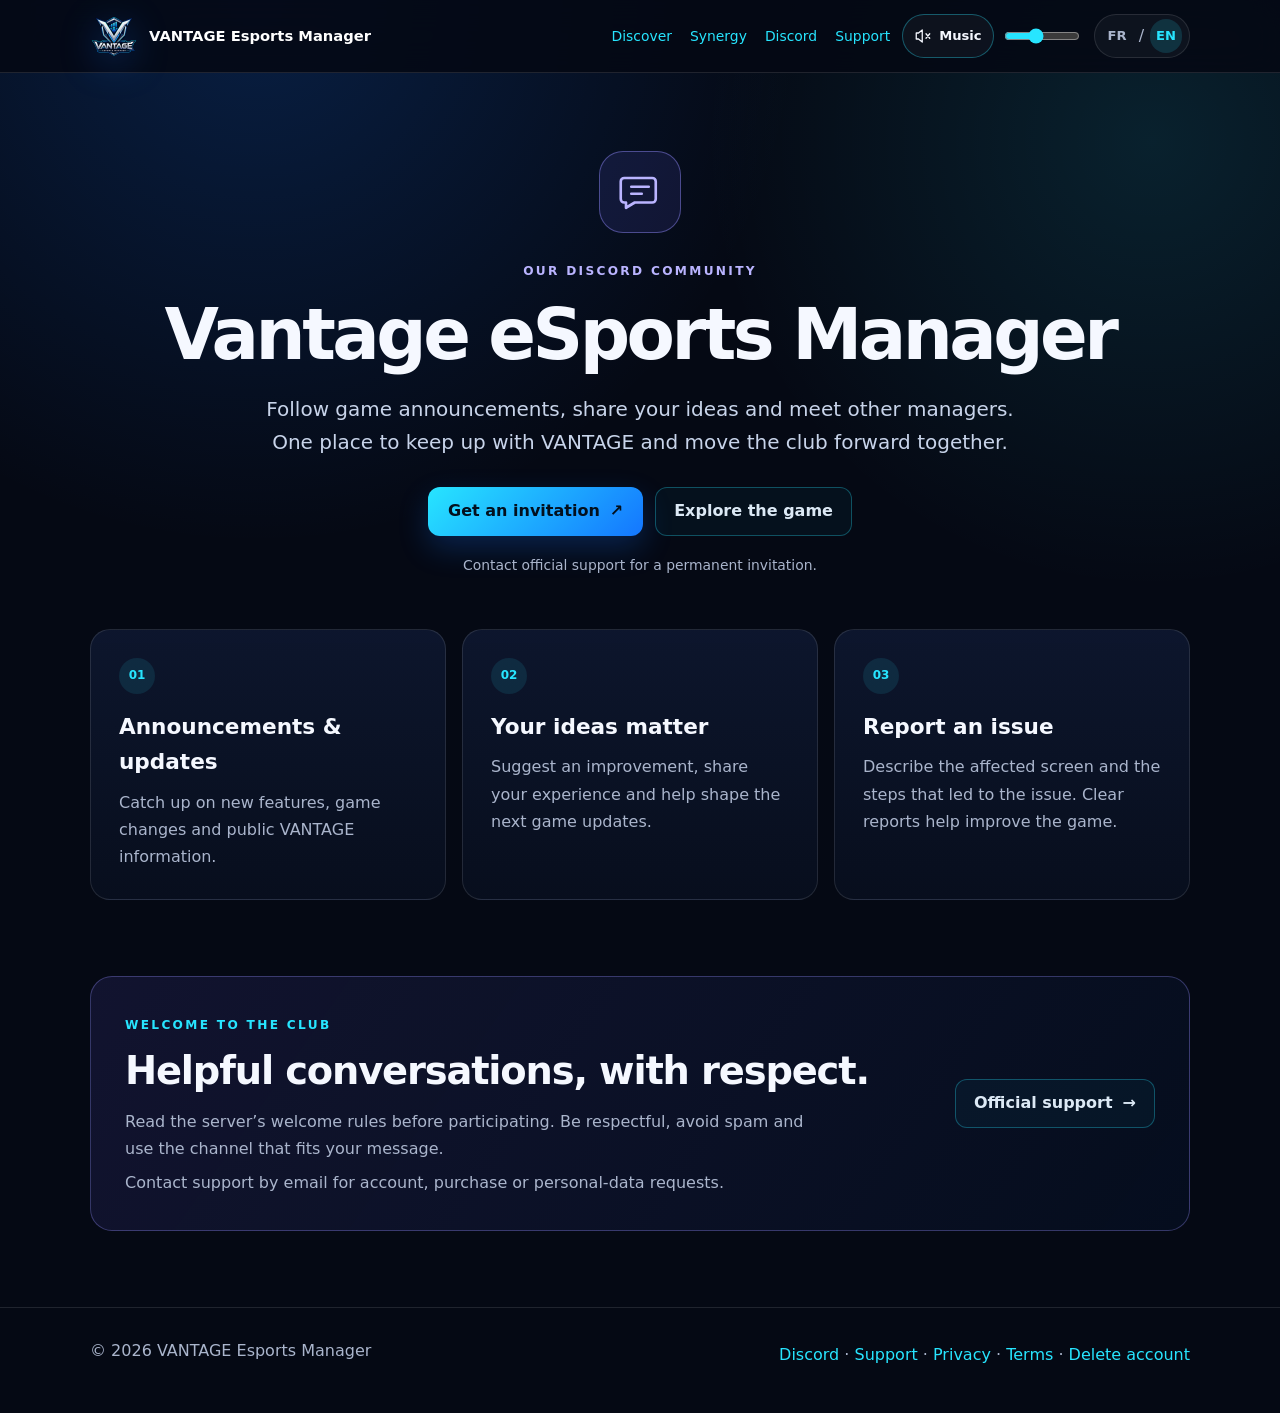
==== community/index.html @ 76d7a531 "Optimize mobile website and restore Discord community info for VANTAGE 2.0.0" ====
<!doctype html>
<html lang="fr">
<head>
<meta charset="utf-8"><meta name="viewport" content="width=device-width,initial-scale=1">
<title data-title-fr="Communauté Discord — VANTAGE Esports Manager" data-title-en="Discord community — VANTAGE Esports Manager">Communauté Discord — VANTAGE Esports Manager</title>
<meta name="description" content="Retrouve la communauté Discord Vantage eSports Manager : annonces du jeu, suggestions, signalements et informations officielles." data-description-en="Meet the Vantage eSports Manager Discord community for game announcements, suggestions, issue reports and official information.">
<link rel="canonical" href="https://vantageesportsmanager.xyz/community/">
<meta property="og:title" content="Communauté Discord — VANTAGE Esports Manager">
<meta property="og:description" content="Les annonces, les idées et les échanges autour de VANTAGE Esports Manager.">
<meta property="og:type" content="website"><meta property="og:url" content="https://vantageesportsmanager.xyz/community/">
<meta property="og:image" content="https://vantageesportsmanager.xyz/assets/vantage-logo-hero.png">
<meta name="theme-color" content="#050914"><link rel="icon" href="/assets/vantage-logo.webp" type="image/webp">
<link rel="stylesheet" href="/assets/style.css?v=200-20261002"><script defer src="/assets/lang.js?v=200-20261002"></script>
</head>
<body>
<a class="skip-link" href="#main-content"><span class="fr">Aller au contenu</span><span class="en">Skip to content</span></a>
<header><div class="wrap nav">
<a class="brand" href="/" aria-label="VANTAGE Esports Manager"><span class="vmark" aria-hidden="true"></span><span>VANTAGE Esports Manager</span></a>
<div class="nav-right">
<button class="menu-toggle" type="button" aria-expanded="false" aria-controls="site-navigation" aria-label="Menu"><svg width="20" height="20" viewBox="0 0 24 24" aria-hidden="true"><path d="M4 6h16M4 12h16M4 18h16" fill="none" stroke="currentColor" stroke-width="2" stroke-linecap="round"/></svg></button>
<nav id="site-navigation" class="primary-nav" aria-label="Navigation principale" data-label-fr="Navigation principale" data-label-en="Main navigation">
<a href="/discover/"><span class="fr">Découvrir</span><span class="en">Discover</span></a>
<a href="/synergy/"><span class="fr">Synergie</span><span class="en">Synergy</span></a>
<a href="/community/">Discord</a>
<a href="/support/">Support</a>
</nav>
<div class="lang-switch" role="group" aria-label="Langue" data-label-fr="Langue" data-label-en="Language"><button type="button" data-lang="fr" aria-label="Français">FR</button><span aria-hidden="true">/</span><button type="button" data-lang="en" aria-label="English">EN</button></div>
</div></div></header>
<main id="main-content" tabindex="-1">
<section class="wrap support-hero community-hero">
<div class="community-emblem" aria-hidden="true"><svg width="42" height="42" viewBox="0 0 24 24"><path d="M5 4h14a2 2 0 0 1 2 2v10a2 2 0 0 1-2 2H9l-5 3v-3H3a2 2 0 0 1-2-2V6a2 2 0 0 1 2-2h2Z" fill="none" stroke="currentColor" stroke-width="1.5" stroke-linejoin="round"/><path d="M7 9h10M7 13h6" fill="none" stroke="currentColor" stroke-width="1.5" stroke-linecap="round"/></svg></div>
<span class="eyebrow"><span class="fr">LA COMMUNAUTÉ SUR DISCORD</span><span class="en">OUR DISCORD COMMUNITY</span></span>
<h1>Vantage eSports Manager</h1>
<p class="lead fr">Retrouve les annonces du jeu, partage tes idées et échange avec d’autres managers. Un même endroit pour suivre VANTAGE et faire avancer le club ensemble.</p>
<p class="lead en">Follow game announcements, share your ideas and meet other managers. One place to keep up with VANTAGE and move the club forward together.</p>
<div class="support-actions"><a class="primary-btn" data-discord-invite href="mailto:support@vantageesportsmanager.xyz?subject=Invitation%20Discord%20VANTAGE"><span class="fr">Obtenir l’invitation</span><span class="en">Get an invitation</span><span aria-hidden="true">↗</span></a><a class="secondary-btn" href="/discover/"><span class="fr">Découvrir le jeu</span><span class="en">Explore the game</span></a></div>
<p class="invite-note" data-discord-pending><span class="fr">Contacte le support officiel pour obtenir l’invitation permanente.</span><span class="en">Contact official support for a permanent invitation.</span></p>
</section>
<section class="wrap support-grid community-topics">
<article class="support-card"><span class="support-icon" aria-hidden="true">01</span><h2 class="fr">Annonces &amp; mises à jour</h2><h2 class="en">Announcements &amp; updates</h2><p class="fr">Retrouve les nouveautés, les changements du jeu et les informations publiques de VANTAGE.</p><p class="en">Catch up on new features, game changes and public VANTAGE information.</p></article>
<article class="support-card"><span class="support-icon" aria-hidden="true">02</span><h2 class="fr">Tes idées comptent</h2><h2 class="en">Your ideas matter</h2><p class="fr">Propose une amélioration, partage ton expérience et contribue aux prochaines évolutions du jeu.</p><p class="en">Suggest an improvement, share your experience and help shape the next game updates.</p></article>
<article class="support-card"><span class="support-icon" aria-hidden="true">03</span><h2 class="fr">Signalement d’un problème</h2><h2 class="en">Report an issue</h2><p class="fr">Décris l’écran concerné et les étapes du problème. Les signalements précis aident à améliorer le jeu.</p><p class="en">Describe the affected screen and the steps that led to the issue. Clear reports help improve the game.</p></article>
</section>
<section class="wrap community-home community-guidance">
<div><span class="kicker"><span class="fr">BIENVENUE AU CLUB</span><span class="en">WELCOME TO THE CLUB</span></span><h2 class="fr">Des échanges utiles, dans le respect.</h2><h2 class="en">Helpful conversations, with respect.</h2><p class="fr">Lis les règles à l’accueil du serveur avant de participer. Reste respectueux, évite le spam et utilise le salon qui correspond à ton message.</p><p class="en">Read the server’s welcome rules before participating. Be respectful, avoid spam and use the channel that fits your message.</p><p class="fr">Pour ton compte, un achat ou une donnée personnelle, contacte le support par courriel.</p><p class="en">Contact support by email for account, purchase or personal-data requests.</p></div>
<a class="secondary-btn" href="/support/"><span class="fr">Support officiel</span><span class="en">Official support</span><span aria-hidden="true">→</span></a>
</section>
</main>
<footer><div class="wrap foot"><span>© 2026 VANTAGE Esports Manager</span><span><a href="/community/">Discord</a> · <a href="/support/">Support</a> · <a href="/privacy/"><span class="fr">Confidentialité</span><span class="en">Privacy</span></a> · <a href="/terms/"><span class="fr">Conditions</span><span class="en">Terms</span></a> · <a href="/delete-account/"><span class="fr">Suppression de compte</span><span class="en">Delete account</span></a></span></div></footer>
</body></html>
---- assets/style.css ----
:root{--bg:#050914;--panel:#0b1224;--text:#f5f8ff;--muted:#aab5cc;--cyan:#27e5ff;--blue:#1476ff;--line:rgba(255,255,255,.11);--max:1100px}*{box-sizing:border-box}html{scroll-behavior:smooth}html[lang="fr"] .en,html[lang="en"] .fr{display:none!important}body{margin:0;background:radial-gradient(circle at 20% 0,rgba(20,118,255,.2),transparent 34rem),radial-gradient(circle at 90% 10%,rgba(39,229,255,.11),transparent 28rem),var(--bg);color:var(--text);font-family:Inter,ui-sans-serif,system-ui,-apple-system,"Segoe UI",sans-serif;line-height:1.65}.wrap{width:min(var(--max),calc(100% - 38px));margin:auto}a{color:var(--cyan);text-decoration:none}a:hover{text-decoration:underline}header{position:sticky;top:0;z-index:10;background:rgba(5,9,20,.88);backdrop-filter:blur(16px);border-bottom:1px solid var(--line)}.nav{min-height:72px;display:flex;align-items:center;justify-content:space-between;gap:20px}.brand{display:flex;align-items:center;gap:11px;color:white;font-weight:800}.vmark{display:block;width:48px;height:48px;flex:0 0 48px;font-size:0;color:transparent;background:url("/assets/vantage-logo.webp") center/contain no-repeat;filter:drop-shadow(0 8px 18px rgba(20,118,255,.28))}.nav-right{display:flex;align-items:center;gap:18px}.nav nav{display:flex;gap:18px}.lang-switch{display:flex;align-items:center;gap:6px;padding:4px 7px;border:1px solid var(--line);border-radius:999px;background:rgba(255,255,255,.04);color:var(--muted);white-space:nowrap}.lang-switch button{appearance:none;border:0;background:transparent;color:var(--muted);font:inherit;font-size:.82rem;font-weight:800;cursor:pointer;padding:3px 6px;border-radius:999px}.lang-switch button.active{background:rgba(39,229,255,.15);color:var(--cyan)}.lang-switch button:focus-visible{outline:2px solid var(--cyan);outline-offset:2px}.hero{text-align:center;padding:88px 0 68px}.crest{margin:auto;width:min(390px,76vw);aspect-ratio:1;font-size:0;color:transparent;background:url("/assets/vantage-logo-hero.webp") center/contain no-repeat;filter:drop-shadow(0 0 18px rgba(39,229,255,.32)) drop-shadow(0 0 38px rgba(39,229,255,.16)) drop-shadow(0 25px 65px rgba(20,118,255,.34))}.hero h1{font-size:clamp(2.4rem,7vw,5rem);line-height:1.04;margin:30px auto 18px}.hero p{max-width:760px;margin:auto;color:var(--muted);font-size:1.13rem}.badges{display:flex;justify-content:center;gap:10px;flex-wrap:wrap;margin-top:28px}.badges span{padding:8px 13px;border:1px solid var(--line);background:rgba(255,255,255,.04);border-radius:999px}.hero-actions{margin-top:30px}.primary-btn{display:inline-flex;align-items:center;justify-content:center;padding:13px 20px;border-radius:12px;background:linear-gradient(135deg,var(--cyan),var(--blue));color:#03101d!important;font-weight:900;box-shadow:0 12px 30px rgba(20,118,255,.24);text-decoration:none!important}.primary-btn:hover{transform:translateY(-1px)}.grid{display:grid;grid-template-columns:repeat(3,1fr);gap:18px;padding-bottom:80px}.grid article,.legal{background:linear-gradient(180deg,rgba(14,24,48,.94),rgba(8,15,30,.95));border:1px solid var(--line);border-radius:22px}.grid article{padding:24px}.grid h2{font-size:1.25rem}.grid p,.legal p{color:#d0d9eb}.legal{margin-top:54px;margin-bottom:70px;padding:clamp(24px,5vw,48px)}.legal h1{font-size:clamp(2rem,5vw,3.4rem);line-height:1.1;margin-top:0}.legal h2{margin-top:32px;font-size:1.28rem}.meta{color:var(--muted)!important}footer{border-top:1px solid var(--line);padding:30px 0 40px;color:var(--muted)}.foot{display:flex;justify-content:space-between;gap:18px;flex-wrap:wrap}

.discover-hero{padding:92px 0 66px}.discover-hero h1{font-size:clamp(2.8rem,7vw,5.65rem);line-height:.98;letter-spacing:-.05em;margin:14px 0 24px;max-width:1000px}.discover-hero h1 span{color:var(--cyan)}.eyebrow,.kicker{display:inline-block;color:var(--cyan);font-size:.76rem;font-weight:900;letter-spacing:.19em;text-transform:uppercase}.lead{max-width:850px;color:#c8d4ea;font-size:clamp(1.05rem,2vw,1.25rem)}.hero-proof{display:grid;grid-template-columns:repeat(4,1fr);gap:1px;margin-top:40px;border:1px solid var(--line);border-radius:18px;overflow:hidden;background:var(--line)}.hero-proof>div{display:flex;flex-direction:column;gap:3px;padding:18px 20px;background:rgba(7,13,28,.94)}.hero-proof b{font-size:.76rem;letter-spacing:.16em;color:var(--cyan)}.hero-proof span{font-size:.94rem;color:#dbe4f4}.discover-tabs{position:sticky;top:72px;z-index:8;border-top:1px solid var(--line);border-bottom:1px solid var(--line);background:rgba(5,9,20,.9);backdrop-filter:blur(14px)}.discover-tabs .wrap{display:flex;gap:6px;overflow-x:auto;padding-top:9px;padding-bottom:9px;scrollbar-width:none}.discover-tabs .wrap::-webkit-scrollbar{display:none}.discover-tabs a{flex:0 0 auto;padding:7px 12px;border-radius:999px;color:var(--muted);font-size:.82rem;font-weight:800}.discover-tabs a:hover{background:rgba(39,229,255,.08);color:var(--cyan);text-decoration:none}.discover-section{padding:78px 0}.section-heading{max-width:820px;margin-bottom:34px}.section-heading h2,.feature-copy h2,.final-card h2{font-size:clamp(2rem,4vw,3.65rem);line-height:1.06;letter-spacing:-.035em;margin:10px 0 16px}.section-heading p,.feature-copy p,.final-card p{color:#c5d0e4;font-size:1.04rem}.intro-section{padding-top:66px}.journey{display:grid;grid-template-columns:1fr auto 1fr auto 1fr auto 1fr;align-items:center;gap:10px}.journey-step{display:flex;gap:14px;min-height:120px;padding:20px;border:1px solid var(--line);border-radius:18px;background:rgba(255,255,255,.03)}.journey-step>span{font-size:.76rem;font-weight:900;color:var(--cyan)}.journey-step strong{display:block;font-size:1.03rem}.journey-step p{margin:6px 0 0;color:var(--muted);font-size:.92rem}.journey-arrow{color:#4f607e;font-size:1.25rem}.wide-band{border-top:1px solid var(--line);border-bottom:1px solid var(--line);background:linear-gradient(90deg,rgba(20,118,255,.075),rgba(39,229,255,.03),rgba(20,118,255,.075));padding:76px 0}.feature-layout{display:grid;grid-template-columns:1.12fr .88fr;gap:54px;align-items:center}.feature-layout.reverse{grid-template-columns:.88fr 1.12fr}.feature-points{display:grid;grid-template-columns:1fr 1fr;gap:12px;margin-top:28px}.feature-points>div{padding:15px;border-left:2px solid rgba(39,229,255,.45);background:rgba(255,255,255,.025)}.feature-points b,.feature-points span{display:block}.feature-points span{margin-top:4px;color:var(--muted);font-size:.9rem}.manager-board,.vault-panel,.match-console{background:#030710;border:1px solid rgba(39,229,255,.22);border-radius:20px;box-shadow:0 26px 70px rgba(0,0,0,.32);overflow:hidden}.board-title,.vault-panel-head{display:flex;justify-content:space-between;padding:14px 17px;border-bottom:1px solid var(--line);color:#8290aa;font-size:.72rem;font-weight:900;letter-spacing:.12em}.player-line{display:grid;grid-template-columns:12px 1fr auto 35px;gap:10px;align-items:center;padding:13px 17px;border-bottom:1px solid rgba(255,255,255,.06)}.player-line em{font-style:normal;color:var(--muted);font-size:.84rem}.player-line strong{color:var(--cyan)}.role-dot{width:7px;height:7px;border-radius:50%;background:var(--cyan);box-shadow:0 0 12px rgba(39,229,255,.65)}.board-footer{display:flex;justify-content:space-between;gap:10px;flex-wrap:wrap;padding:15px 17px;color:#cbd7e9;font-size:.8rem;font-weight:800}.form-good{color:#52e38d!important;text-shadow:0 0 14px rgba(82,227,141,.24)}.match-console{padding:22px}.console-top{display:flex;justify-content:space-between;color:var(--muted);font-size:.78rem;font-weight:900;letter-spacing:.12em}.live-dot{color:#ff6575}.console-row{display:grid;grid-template-columns:1fr auto 1fr;align-items:center;text-align:center;gap:14px;padding:24px 0;border-bottom:1px solid var(--line)}.console-row strong{font-size:2rem;color:var(--cyan)}.console-feed{padding:18px 0;line-height:2;color:#c7d1e3;font-family:ui-monospace,SFMono-Regular,Menlo,monospace;font-size:.85rem}.console-feed span{color:#71809d;margin-right:12px}.console-stats{display:flex;justify-content:space-between;gap:10px;padding-top:14px;border-top:1px solid var(--line);font-size:.74rem;font-weight:900;color:#8391aa}.callout{margin-top:24px;padding:15px 18px;border:1px solid rgba(39,229,255,.2);border-radius:14px;background:rgba(39,229,255,.05);color:#d4e7ef;font-weight:800}.career-band .section-heading{margin-bottom:34px}.career-road{display:grid;grid-template-columns:repeat(4,1fr);gap:16px}.road-card{position:relative;padding:26px;border:1px solid var(--line);border-radius:20px;background:rgba(4,9,20,.58)}.road-card>span{display:inline-grid;place-items:center;width:34px;height:34px;border-radius:50%;background:rgba(39,229,255,.1);color:var(--cyan);font-weight:900;font-size:.78rem}.road-card h3{margin:16px 0 7px}.road-card p{margin:0;color:var(--muted)}.spotlight-grid{display:grid;grid-template-columns:1.2fr 1fr 1fr;gap:16px}.spotlight-card{padding:27px;border:1px solid var(--line);border-radius:20px;background:linear-gradient(180deg,rgba(14,24,48,.94),rgba(8,15,30,.96))}.spotlight-card:first-child{background:linear-gradient(145deg,rgba(20,118,255,.16),rgba(8,15,30,.96))}.spotlight-tag{display:inline-block;padding:5px 9px;border:1px solid rgba(39,229,255,.28);border-radius:999px;color:var(--cyan);font-size:.7rem;font-weight:900;letter-spacing:.12em}.spotlight-card h3{font-size:1.35rem;margin:16px 0 8px}.spotlight-card p{margin:0;color:#c7d1e3}.vault-showcase .feature-copy{max-width:620px}.vault-flow{display:flex;align-items:center;gap:10px;flex-wrap:wrap;margin-top:25px}.vault-flow span{padding:7px 10px;border:1px solid var(--line);border-radius:999px;font-size:.74rem;font-weight:900;color:#dbe7f4}.vault-flow i{font-style:normal;color:#5b6c87}.vault-panel{padding-bottom:17px}.contract{display:flex;justify-content:space-between;gap:16px;padding:13px 17px;border-bottom:1px solid rgba(255,255,255,.06)}.contract strong{font-size:.85rem}.contract span{color:var(--cyan);font-weight:900}.progress{height:8px;margin:18px 17px;background:#111a2d;border-radius:999px;overflow:hidden}.progress i{display:block;width:72%;height:100%;background:linear-gradient(90deg,var(--blue),var(--cyan))}.vault-reward{display:flex;justify-content:space-between;align-items:center;margin:0 17px;padding:14px;border:1px solid rgba(39,229,255,.17);border-radius:13px;background:rgba(39,229,255,.045)}.vault-reward span{font-size:.72rem;color:var(--muted);font-weight:900}.vault-reward b{color:var(--cyan)}.why-section{padding-bottom:90px}.why-grid{display:grid;grid-template-columns:repeat(3,1fr);gap:16px}.why-grid>div{padding:25px;border-top:1px solid rgba(39,229,255,.35);background:linear-gradient(180deg,rgba(39,229,255,.035),transparent)}.why-grid>b,.why-grid>div>b{color:var(--cyan);font-size:.75rem}.why-grid h3{margin:10px 0 6px}.why-grid p{margin:0;color:var(--muted)}.final-pitch{padding:0 0 90px}.final-card{text-align:center;padding:58px clamp(24px,6vw,70px);border:1px solid rgba(39,229,255,.2);border-radius:28px;background:radial-gradient(circle at 50% 0,rgba(39,229,255,.11),transparent 55%),linear-gradient(180deg,rgba(14,24,48,.9),rgba(8,15,30,.96))}.final-card>div:not(.public-note){max-width:820px;margin-left:auto;margin-right:auto}.final-actions{margin-top:28px}.public-note.compact{max-width:760px;margin:30px auto 0;padding-top:20px;border-top:1px solid var(--line);color:#7f8da7;font-size:.8rem}

.music-toggle{appearance:none;display:inline-flex;align-items:center;gap:7px;border:1px solid var(--line);background:rgba(255,255,255,.04);color:var(--text);padding:7px 11px;border-radius:999px;font:inherit;font-size:.82rem;font-weight:800;cursor:pointer;white-space:nowrap;transition:border-color .18s ease,background .18s ease,opacity .18s ease}.music-toggle:hover{border-color:rgba(39,229,255,.6);background:rgba(39,229,255,.08)}.music-toggle.is-off{color:var(--muted);opacity:.82}.music-toggle.is-paused:not(.is-off){border-color:rgba(39,229,255,.34)}.music-toggle:focus-visible{outline:2px solid var(--cyan);outline-offset:2px}.music-toggle-floating{position:fixed;right:18px;bottom:18px;z-index:30;background:rgba(5,9,20,.94);backdrop-filter:blur(12px)}


@media(max-width:900px){.hero-proof{grid-template-columns:repeat(2,1fr)}.journey{grid-template-columns:1fr 1fr}.journey-arrow{display:none}.feature-layout,.feature-layout.reverse{grid-template-columns:1fr;gap:34px}.career-road,.spotlight-grid{grid-template-columns:1fr 1fr}.spotlight-card:first-child{grid-column:1/-1}}
@media(max-width:760px){.wrap{width:min(var(--max),calc(100% - 36px))}.grid{grid-template-columns:1fr}.nav{padding:12px 0;align-items:flex-start;flex-direction:column}.nav-right{width:100%;justify-content:space-between;gap:10px}.nav nav{font-size:.88rem;gap:12px;flex-wrap:wrap}.crest{width:min(300px,78vw)}.music-toggle{padding:7px 9px}.music-label{display:none}.discover-hero{padding:54px 0 46px}.discover-hero h1{font-size:clamp(2.35rem,12vw,3.7rem);line-height:1.03;letter-spacing:-.045em;margin:14px 0 20px}.lead{font-size:1rem;line-height:1.75}.hero-proof{grid-template-columns:repeat(2,1fr);gap:10px;margin-top:30px;border:0;background:transparent;overflow:visible}.hero-proof>div{padding:15px 14px;border:1px solid var(--line);border-radius:14px;background:rgba(7,13,28,.9)}.discover-tabs{position:relative;top:auto}.discover-tabs .wrap{gap:8px;padding-top:10px;padding-bottom:11px}.discover-tabs a{padding:9px 13px;font-size:.86rem}.discover-section{padding:72px 0}.wide-band{padding:68px 0}.section-heading{margin-bottom:30px}.section-heading h2,.feature-copy h2,.final-card h2{font-size:clamp(1.95rem,9vw,2.75rem);line-height:1.1}.section-heading p,.feature-copy p,.final-card p{line-height:1.75}.journey,.career-road,.spotlight-grid,.feature-points,.why-grid{grid-template-columns:1fr;gap:14px}.journey-step{min-height:auto;padding:19px}.journey-arrow{display:none}.feature-layout,.feature-layout.reverse{grid-template-columns:1fr;gap:34px}.feature-points>div{padding:17px}.spotlight-card:first-child{grid-column:auto}.manager-board,.vault-panel,.match-console{border-radius:18px}.manager-board{font-size:.9rem}.player-line{grid-template-columns:10px 1fr auto 30px;padding:14px 15px}.match-console{padding:17px}.console-row{gap:7px;padding:20px 0}.console-row b{font-size:.78rem}.console-row strong{font-size:1.7rem}.console-feed{font-size:.78rem;line-height:1.85;overflow-wrap:anywhere}.console-stats{display:grid;grid-template-columns:repeat(3,1fr);text-align:center;font-size:.68rem;gap:6px}.road-card,.spotlight-card,.why-grid>div{padding:22px}.vault-flow{gap:7px;margin-top:22px}.vault-flow span{padding:8px 10px}.contract{padding:15px 16px}.final-card{border-radius:20px;padding:42px 20px}.public-note.compact{font-size:.76rem;line-height:1.6}}


/* Music volume control — quiet by default, user adjustable */
.music-control{display:inline-flex;align-items:center;gap:8px}
.music-volume{
  width:76px;
  accent-color:var(--cyan);
  cursor:pointer;
}
.music-control-floating{
  position:fixed;
  right:18px;
  bottom:18px;
  z-index:30;
  display:inline-flex;
  align-items:center;
  gap:8px;
  padding:6px 9px;
  border:1px solid var(--line);
  border-radius:999px;
  background:rgba(5,9,20,.94);
  backdrop-filter:blur(12px);
}
@media(max-width:760px){
  .music-volume{width:58px}
}


/* VANTAGE 2.0.0 — Closed test & Synergy */
.release-strip{display:inline-flex;align-items:center;justify-content:center;gap:9px;flex-wrap:wrap;margin-top:26px;padding:8px 13px;border:1px solid rgba(82,227,141,.28);border-radius:999px;background:rgba(82,227,141,.06);color:#dce9f5;font-size:.78rem;letter-spacing:.02em}
.release-strip strong{color:#72f3b0;letter-spacing:.08em}
.release-dot{width:7px;height:7px;border-radius:50%;background:#52e38d;box-shadow:0 0 14px rgba(82,227,141,.8)}
.synergy-home{display:grid;grid-template-columns:1.05fr .95fr;gap:42px;align-items:center;margin-bottom:88px;padding:40px;border:1px solid rgba(39,229,255,.18);border-radius:28px;background:radial-gradient(circle at 100% 0,rgba(39,229,255,.09),transparent 45%),linear-gradient(145deg,rgba(20,118,255,.08),rgba(8,15,30,.92))}
.synergy-home h2{font-size:clamp(2rem,4vw,3.2rem);line-height:1.06;letter-spacing:-.035em;margin:10px 0 16px}
.synergy-home p{color:#c5d0e4;margin-bottom:24px}
.synergy-preview,.synergy-panel{padding:22px;border:1px solid rgba(39,229,255,.2);border-radius:20px;background:#030710;box-shadow:0 26px 70px rgba(0,0,0,.28)}
.synergy-panel-head{display:flex;justify-content:space-between;gap:12px;padding-bottom:15px;margin-bottom:18px;border-bottom:1px solid var(--line);font-size:.72rem;font-weight:900;letter-spacing:.14em;color:#8391aa}
.synergy-panel-head b{color:var(--cyan)}
.synergy-duo{display:grid;grid-template-columns:1fr auto 1fr;align-items:center;gap:12px}
.synergy-duo>div{padding:17px 14px;text-align:center;border:1px solid var(--line);border-radius:15px;background:rgba(255,255,255,.025)}
.synergy-duo b,.synergy-duo span{display:block}
.synergy-duo b{color:#eef6ff;font-size:.9rem}
.synergy-duo div span{margin-top:4px;color:var(--muted);font-size:.78rem}
.synergy-plus{color:var(--cyan);font-weight:900;font-size:1.25rem}
.synergy-score{display:flex;align-items:flex-end;justify-content:space-between;gap:12px;margin-top:20px;padding:18px;border-radius:16px;background:linear-gradient(120deg,rgba(20,118,255,.14),rgba(39,229,255,.07));border:1px solid rgba(39,229,255,.17)}
.synergy-score small{color:#8fa0bb;font-weight:900;letter-spacing:.14em}
.synergy-score strong{font-size:2.25rem;line-height:1;color:var(--cyan);text-shadow:0 0 24px rgba(39,229,255,.25)}
.synergy-mini-factors,.synergy-factor-row{display:grid;grid-template-columns:repeat(3,1fr);gap:8px;margin-top:12px}
.synergy-factor-row{grid-template-columns:repeat(4,1fr)}
.synergy-mini-factors span,.synergy-factor-row span{padding:8px 5px;text-align:center;border-top:1px solid rgba(39,229,255,.2);color:#8493ad;font-size:.65rem;font-weight:900;letter-spacing:.08em}
.synergy-page-hero{padding:80px 0 48px}
.synergy-page-hero h1{max-width:900px;font-size:clamp(2.7rem,7vw,5.3rem);line-height:1;letter-spacing:-.05em;margin:12px 0 22px}
.synergy-page-hero h1 span{color:var(--cyan)}
.synergy-page-hero .lead{max-width:780px}
.synergy-guide-grid{display:grid;grid-template-columns:repeat(2,1fr);gap:16px}
.synergy-guide-card{padding:26px;border:1px solid var(--line);border-radius:20px;background:linear-gradient(180deg,rgba(14,24,48,.9),rgba(8,15,30,.94))}
.synergy-guide-card b{display:inline-grid;place-items:center;width:34px;height:34px;border-radius:50%;background:rgba(39,229,255,.1);color:var(--cyan);font-size:.75rem}
.synergy-guide-card h3{margin:15px 0 8px}
.synergy-guide-card p{margin:0;color:var(--muted)}
.synergy-impact{display:grid;grid-template-columns:1fr 1fr;gap:18px;margin-top:28px}
.synergy-impact>div{padding:22px;border-left:2px solid rgba(39,229,255,.45);background:rgba(255,255,255,.025)}
.synergy-impact strong{display:block;margin-bottom:6px}
.synergy-impact span{color:var(--muted)}
.synergy-secret{margin-top:30px;padding:20px;border:1px solid rgba(255,216,74,.2);border-radius:16px;background:rgba(255,216,74,.035);color:#d9d3b6}
.synergy-secret b{color:#ffd84a}
@media(max-width:900px){.synergy-home{grid-template-columns:1fr}.synergy-guide-grid{grid-template-columns:1fr}}
@media(max-width:760px){.synergy-home{padding:26px 19px;margin-bottom:68px;border-radius:20px}.synergy-home h2{font-size:clamp(1.95rem,9vw,2.75rem)}.synergy-page-hero{padding:54px 0 38px}.synergy-factor-row{grid-template-columns:repeat(2,1fr)}.synergy-impact{grid-template-columns:1fr}}


/* VANTAGE support center */
.support-hero{padding:78px 0 52px;text-align:center}
.support-hero h1{font-size:clamp(2.7rem,7vw,5.2rem);line-height:1;letter-spacing:-.05em;margin:14px 0 20px}
.support-hero .lead{max-width:760px;margin-left:auto;margin-right:auto}
.support-actions{display:flex;justify-content:center;gap:12px;flex-wrap:wrap;margin-top:28px}
.support-grid{display:grid;grid-template-columns:repeat(3,1fr);gap:16px;padding-bottom:76px}
.support-card{padding:28px;border:1px solid var(--line);border-radius:20px;background:linear-gradient(180deg,rgba(14,24,48,.9),rgba(8,15,30,.94))}
.support-card h2{margin:15px 0 9px;font-size:1.35rem}
.support-card p{margin:0;color:var(--muted);line-height:1.7}
.support-icon{display:inline-grid;place-items:center;width:36px;height:36px;border-radius:50%;background:rgba(39,229,255,.1);color:var(--cyan);font-size:.75rem;font-weight:900}
.support-band{padding:70px 0}
.support-detail{display:grid;grid-template-columns:1.2fr .8fr;gap:28px;align-items:start}
.support-detail h2{font-size:clamp(2rem,4vw,3.2rem);margin:10px 0 14px}
.support-checklist{display:grid;gap:10px;margin:24px 0 0;padding:0;list-style:none}
.support-checklist li{padding:13px 15px;border-left:2px solid rgba(39,229,255,.45);background:rgba(255,255,255,.025);color:#d7e1ef}
.security-card{padding:26px;border:1px solid rgba(255,216,74,.22);border-radius:20px;background:rgba(255,216,74,.04)}
.security-card h3{font-size:1.5rem;margin:10px 0}
.security-card p{color:#d9d3b6;margin:0}
.support-links{padding:72px 0 90px}
.support-link-grid{display:grid;grid-template-columns:repeat(3,1fr);gap:16px}
.support-link-grid a{display:block;padding:24px;border:1px solid var(--line);border-radius:18px;background:rgba(255,255,255,.025);text-decoration:none;transition:border-color .18s ease,transform .18s ease}
.support-link-grid a:hover{border-color:rgba(39,229,255,.45);transform:translateY(-2px)}
.support-link-grid strong,.support-link-grid span{display:block}
.support-link-grid strong{color:#eef6ff;margin-bottom:7px}
.support-link-grid span{color:var(--muted);font-size:.9rem;line-height:1.6}
@media(max-width:900px){.support-grid,.support-link-grid{grid-template-columns:1fr}.support-detail{grid-template-columns:1fr}}
@media(max-width:760px){.support-hero{padding:54px 0 42px}.support-grid{padding-bottom:58px}.support-band{padding:58px 0}.support-links{padding:58px 0 72px}}


/* VANTAGE 404 */
.secondary-btn{display:inline-flex;align-items:center;justify-content:center;padding:12px 18px;border:1px solid rgba(39,229,255,.3);border-radius:12px;color:#dce9f5;text-decoration:none;font-weight:900;background:rgba(39,229,255,.04)}
.secondary-btn:hover{border-color:rgba(39,229,255,.6);background:rgba(39,229,255,.08)}
.error-page{min-height:68vh;display:grid;place-items:center;text-align:center;padding-top:70px;padding-bottom:70px}
.error-page .crest{margin:0 auto 24px}
.error-page h1{font-size:clamp(2.5rem,7vw,4.8rem);line-height:1;margin:12px 0 18px}
.error-page p{max-width:650px;margin:0 auto;color:var(--muted)}
.error-page .hero-actions{display:flex;justify-content:center;gap:12px;flex-wrap:wrap;margin-top:26px}

/* Shared navigation, lighter first screen and community */
html{scroll-padding-top:144px}
button,input{font-family:inherit}
a,button,input{touch-action:manipulation}
a:focus-visible,button:focus-visible,input:focus-visible{outline:2px solid var(--cyan);outline-offset:4px}
main:focus{outline:none}
.skip-link{position:fixed;left:16px;top:-100px;z-index:50;padding:10px 16px;border-radius:10px;background:var(--cyan);color:#03101d;font-weight:800}
.skip-link:focus{top:12px}
.nav{min-height:72px;flex-direction:row;align-items:center;padding:10px 0;gap:16px}
.brand{min-width:0;line-height:1.25;font-size:.92rem}
.nav-right{min-width:0;gap:12px}
.primary-nav{align-items:center}
.primary-nav a{min-height:44px;display:inline-flex;align-items:center;white-space:nowrap;font-size:.87rem}
.primary-nav a[aria-current="page"]{color:white;text-decoration:underline;text-decoration-color:var(--cyan);text-underline-offset:7px}
.menu-toggle{display:none;width:44px;height:44px;align-items:center;justify-content:center;flex-shrink:0;padding:0;border:1px solid var(--line);border-radius:12px;background:rgba(39,229,255,.06);color:var(--cyan);cursor:pointer}
.music-toggle{min-height:44px}
.music-volume{cursor:pointer;min-height:32px}
.lang-switch button{min-height:34px;min-width:30px}
.home-hero{display:grid;grid-template-columns:1.12fr .88fr;gap:34px;align-items:center;padding:72px 0 64px;text-align:left}
.home-hero h1{font-size:clamp(2.6rem,5vw,4.3rem);line-height:1.07;letter-spacing:-.045em;margin:15px 0 23px}
.home-hero p{font-size:1.08rem;max-width:600px;margin:0}
.home-hero .badges{justify-content:flex-start;margin-top:20px;gap:8px}
.home-hero .badges>span{padding:6px 10px;font-size:.8rem}
.home-hero .badges span span{padding:0;border:0;background:none}
.home-hero .hero-actions{display:flex;gap:12px;flex-wrap:wrap;margin-top:25px}
.home-hero .release-strip{margin-top:24px}
.home-hero-art{display:flex;align-items:center;flex-direction:column;min-width:0}
.hero-logo{display:block;width:min(100%,420px);height:auto;filter:drop-shadow(0 18px 32px rgba(20,118,255,.28))}
.hero-art-caption{color:#94accb;font-size:.76rem;letter-spacing:.12em;text-transform:uppercase;text-align:center;margin-top:5px}
.primary-btn,.secondary-btn{min-height:48px;gap:10px;text-align:center;line-height:1.4;transition:transform .18s ease,background .18s ease}
.update-section{padding-top:54px;padding-bottom:56px}
.update-grid{display:grid;grid-template-columns:repeat(3,minmax(0,1fr));gap:18px}
.update-grid article{padding:24px;border:1px solid var(--line);border-radius:20px;background:rgba(14,24,48,.6)}
.feature-index{color:var(--cyan);font-size:.76rem;font-weight:900;letter-spacing:.12em}
.update-grid h3{line-height:1.35;font-size:1.17rem;margin:14px 0 12px}
.update-grid p{margin:0;color:var(--muted);font-size:.96rem}
.hero-proof{grid-template-columns:repeat(4,minmax(0,1fr))}
.hero-proof>div{min-width:0;overflow-wrap:anywhere}
.community-home{display:grid;grid-template-columns:minmax(0,1fr) auto;gap:32px;align-items:center;padding:34px;margin-bottom:76px;border:1px solid rgba(151,142,255,.32);border-radius:22px;background:linear-gradient(125deg,rgba(104,95,232,.13),rgba(20,118,255,.045))}
.community-home h2{font-size:clamp(1.6rem,3vw,2.4rem);line-height:1.15;letter-spacing:-.03em;margin:12px 0 16px}
.community-home p{margin:8px 0 0;color:var(--muted);max-width:690px}
.community-home>a{white-space:nowrap}
.community-emblem{display:grid;place-items:center;width:82px;height:82px;border:1px solid rgba(151,142,255,.44);border-radius:24px;background:rgba(104,95,232,.13);color:#bab4ff;margin:0 auto 24px}
.community-hero h1{font-size:clamp(2.3rem,6vw,4.4rem);line-height:1.08}
.community-hero .eyebrow{color:#bab4ff}
.invite-note{font-size:.87rem;color:var(--muted);max-width:620px;margin:18px auto 0}
.foot a{display:inline-block;padding:4px 0}
.legal,.support-actions,.support-card,.community-home{overflow-wrap:anywhere}
@media(max-width:1000px){
  .hero-proof{grid-template-columns:repeat(2,minmax(0,1fr))}
  .nav{gap:12px}.nav-right{gap:8px}.music-label{display:none}.music-toggle{width:44px;padding:8px;justify-content:center}
  html.js .menu-toggle{display:inline-flex}
  html.js .primary-nav{display:none;position:absolute;top:100%;left:16px;right:16px;padding:12px;border:1px solid rgba(39,229,255,.24);border-radius:16px;background:#0b1224;box-shadow:0 20px 50px rgba(0,0,0,.4);flex-direction:column;gap:2px;align-items:stretch}
  html.js .nav.is-menu-open .primary-nav{display:flex}
  html.js .primary-nav a{padding:10px 14px;min-height:48px;border-radius:10px}
  html.js .primary-nav a:hover{background:rgba(39,229,255,.07)}
  html:not(.js) .nav{flex-wrap:wrap}html:not(.js) .nav-right{flex-wrap:wrap}html:not(.js) .primary-nav{flex-wrap:wrap}
  .home-hero{gap:24px}.update-grid{grid-template-columns:1fr}.community-home{grid-template-columns:1fr;gap:22px}
  .community-home>a{justify-self:start}
}
@media(max-width:620px){
  .wrap{width:calc(100% - 32px)}.nav{gap:8px}.brand>span:last-child{display:none}.vmark{width:40px;height:40px;flex-basis:40px}
  .music-control{gap:4px}.music-volume{width:48px}.lang-switch{gap:2px;padding:2px 4px}.lang-switch button{padding:3px 4px}
  .home-hero{grid-template-columns:1fr;padding:42px 0 38px;gap:30px}.home-hero h1{font-size:clamp(2.4rem,10.5vw,3.65rem)}.home-hero p{font-size:1rem}
  .home-hero-art{order:2}.hero-logo{width:230px}.hero-art-caption{font-size:.69rem}.home-hero .hero-actions{gap:9px}
  .home-hero .primary-btn{padding:13px 16px}.home-hero .secondary-btn{padding:12px 16px}.grid{padding-bottom:46px}
  .update-section{padding:10px 0 48px}.community-home{padding:25px 20px;margin-bottom:52px}.community-home>a{white-space:normal;width:100%;justify-self:stretch}
  .support-actions>a{max-width:100%;overflow-wrap:anywhere}.support-hero{padding-top:42px}.community-hero{padding-bottom:42px}
  .synergy-page-hero h1{font-size:clamp(2.35rem,10.5vw,3.65rem);line-height:1.08}
  .synergy-panel-head,.board-title{flex-wrap:wrap}.synergy-panel,.synergy-preview{padding:17px}.synergy-score{padding:14px}.synergy-duo{gap:8px}.synergy-duo>div{padding:14px 9px}
  html{scroll-padding-top:90px}
}
@media(prefers-reduced-motion:reduce){html{scroll-behavior:auto}*,*::before,*::after{transition:none!important;animation:none!important}}
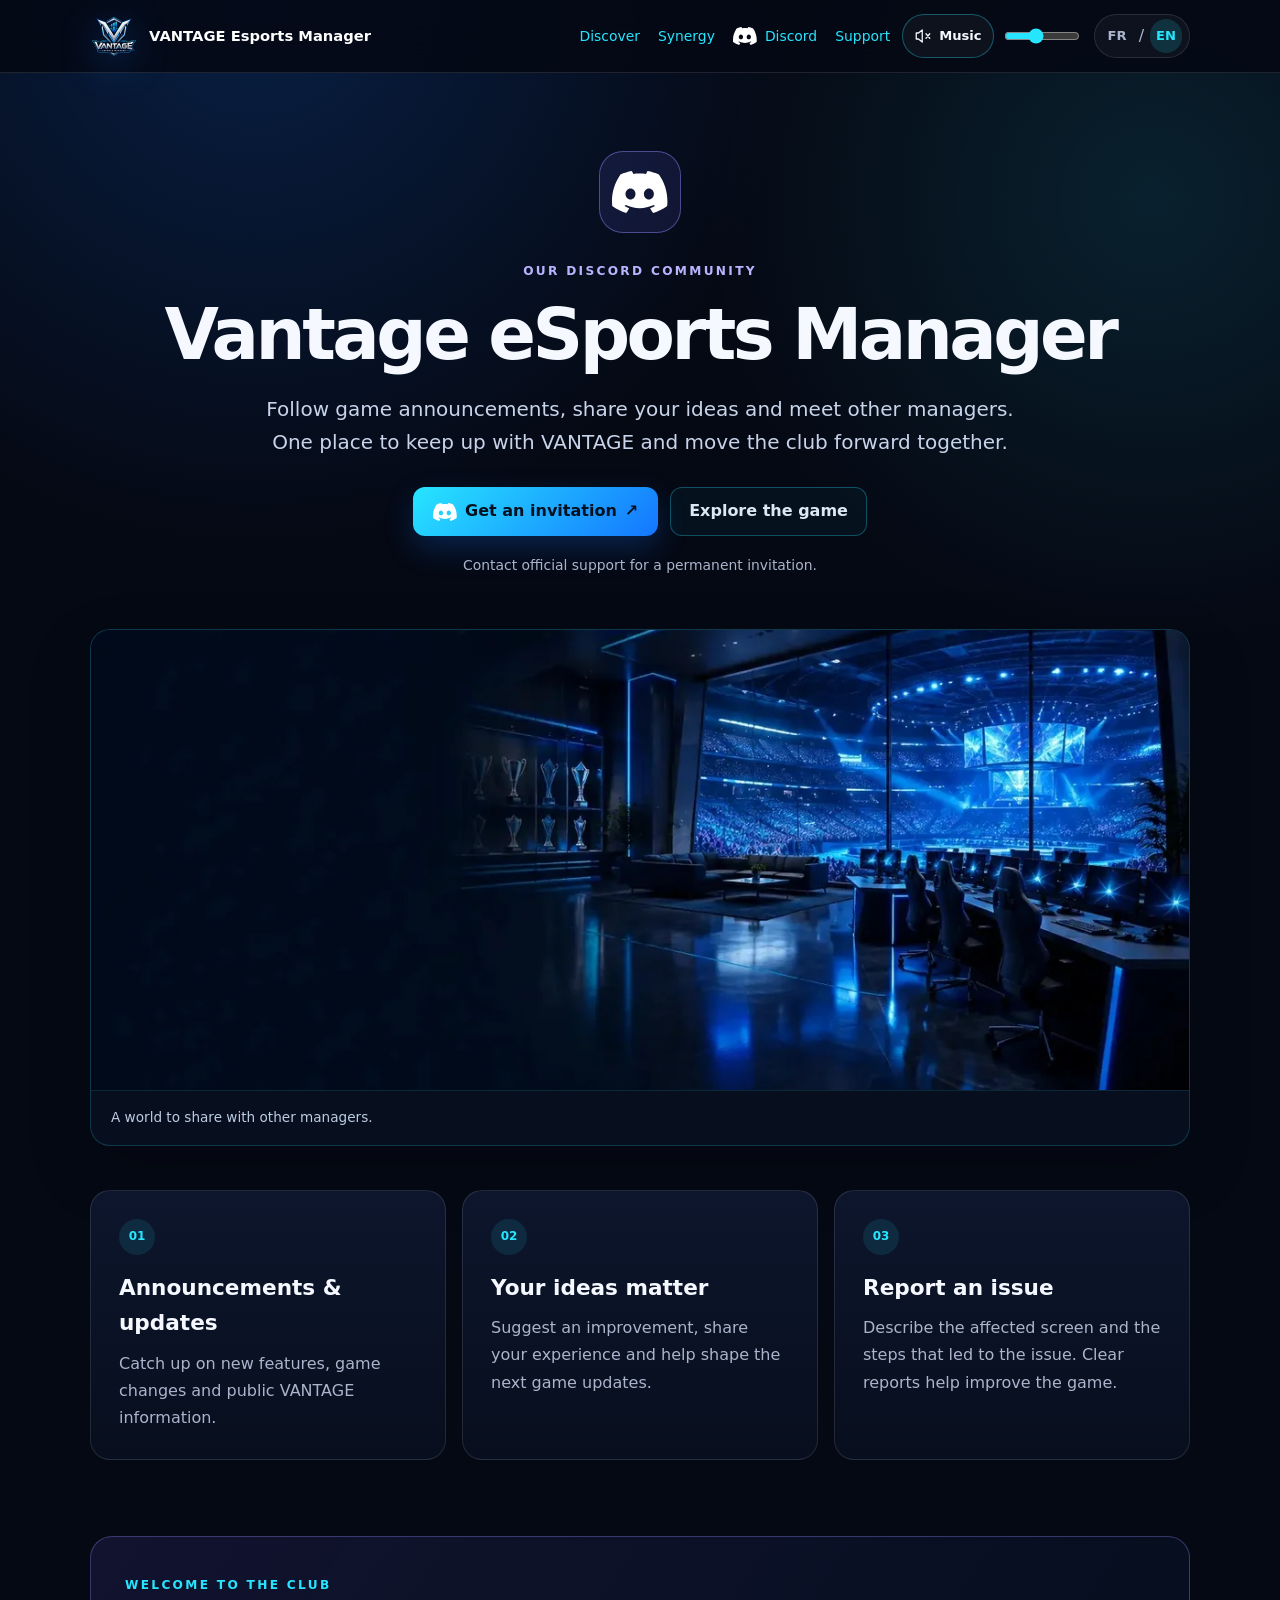
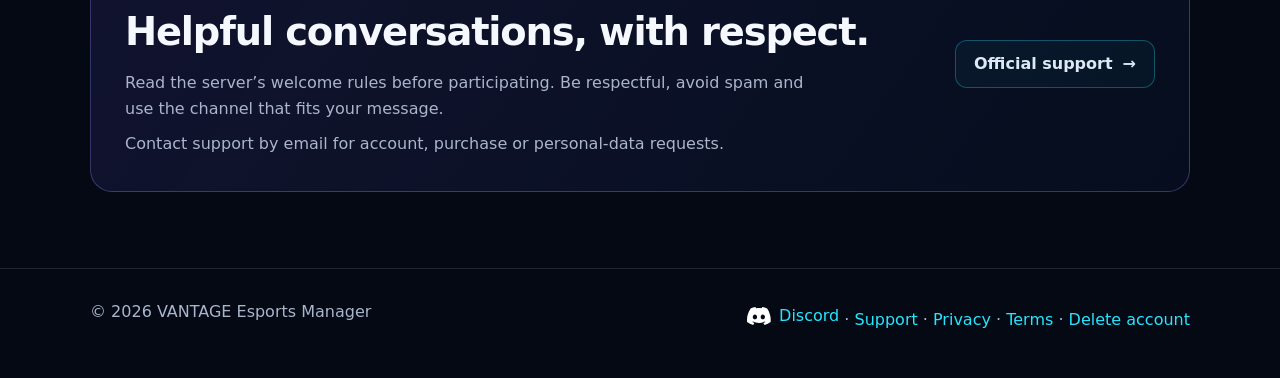
==== commit f4211f68: "Refresh website with app visuals and Discord logos; keep synergy bonuses undisclosed" ====
--- a/community/index.html
+++ b/community/index.html
@@ -10,7 +10,7 @@
 <meta property="og:type" content="website"><meta property="og:url" content="https://vantageesportsmanager.xyz/community/">
 <meta property="og:image" content="https://vantageesportsmanager.xyz/assets/vantage-logo-hero.png">
 <meta name="theme-color" content="#050914"><link rel="icon" href="/assets/vantage-logo.webp" type="image/webp">
-<link rel="stylesheet" href="/assets/style.css?v=200-20261002"><script defer src="/assets/lang.js?v=200-20261002"></script>
+<link rel="stylesheet" href="/assets/style.css?v=200-20261003-discord"><script defer src="/assets/lang.js?v=200-20261003-discord"></script>
 </head>
 <body>
 <a class="skip-link" href="#main-content"><span class="fr">Aller au contenu</span><span class="en">Skip to content</span></a>
@@ -21,21 +21,22 @@
 <nav id="site-navigation" class="primary-nav" aria-label="Navigation principale" data-label-fr="Navigation principale" data-label-en="Main navigation">
 <a href="/discover/"><span class="fr">Découvrir</span><span class="en">Discover</span></a>
 <a href="/synergy/"><span class="fr">Synergie</span><span class="en">Synergy</span></a>
-<a href="/community/">Discord</a>
+<a href="/community/" class="discord-link"><img class="discord-logo" src="/assets/discord-symbol-white.svg" width="24" height="18" alt="" aria-hidden="true">Discord</a>
 <a href="/support/">Support</a>
 </nav>
 <div class="lang-switch" role="group" aria-label="Langue" data-label-fr="Langue" data-label-en="Language"><button type="button" data-lang="fr" aria-label="Français">FR</button><span aria-hidden="true">/</span><button type="button" data-lang="en" aria-label="English">EN</button></div>
 </div></div></header>
 <main id="main-content" tabindex="-1">
 <section class="wrap support-hero community-hero">
-<div class="community-emblem" aria-hidden="true"><svg width="42" height="42" viewBox="0 0 24 24"><path d="M5 4h14a2 2 0 0 1 2 2v10a2 2 0 0 1-2 2H9l-5 3v-3H3a2 2 0 0 1-2-2V6a2 2 0 0 1 2-2h2Z" fill="none" stroke="currentColor" stroke-width="1.5" stroke-linejoin="round"/><path d="M7 9h10M7 13h6" fill="none" stroke="currentColor" stroke-width="1.5" stroke-linecap="round"/></svg></div>
+<div class="community-emblem" aria-hidden="true"><img src="/assets/discord-symbol-white.svg" width="56" height="42" alt="" aria-hidden="true"></div>
 <span class="eyebrow"><span class="fr">LA COMMUNAUTÉ SUR DISCORD</span><span class="en">OUR DISCORD COMMUNITY</span></span>
 <h1>Vantage eSports Manager</h1>
 <p class="lead fr">Retrouve les annonces du jeu, partage tes idées et échange avec d’autres managers. Un même endroit pour suivre VANTAGE et faire avancer le club ensemble.</p>
 <p class="lead en">Follow game announcements, share your ideas and meet other managers. One place to keep up with VANTAGE and move the club forward together.</p>
-<div class="support-actions"><a class="primary-btn" data-discord-invite href="mailto:support@vantageesportsmanager.xyz?subject=Invitation%20Discord%20VANTAGE"><span class="fr">Obtenir l’invitation</span><span class="en">Get an invitation</span><span aria-hidden="true">↗</span></a><a class="secondary-btn" href="/discover/"><span class="fr">Découvrir le jeu</span><span class="en">Explore the game</span></a></div>
+<div class="support-actions"><a class="discord-link primary-btn" data-discord-invite href="mailto:support@vantageesportsmanager.xyz?subject=Invitation%20Discord%20VANTAGE"><img class="discord-logo" src="/assets/discord-symbol-white.svg" width="24" height="18" alt="" aria-hidden="true"><span class="fr">Obtenir l’invitation</span><span class="en">Get an invitation</span><span aria-hidden="true">↗</span></a><a class="secondary-btn" href="/discover/"><span class="fr">Découvrir le jeu</span><span class="en">Explore the game</span></a></div>
 <p class="invite-note" data-discord-pending><span class="fr">Contacte le support officiel pour obtenir l’invitation permanente.</span><span class="en">Contact official support for a permanent invitation.</span></p>
 </section>
+<section class="wrap community-showcase"><figure class="app-visual community-visual"><img class="" src="/assets/app/club.webp" width="1200" height="671" alt="La salle du club VANTAGE" data-alt-fr="La salle du club VANTAGE" data-alt-en="The VANTAGE club room" loading="lazy" decoding="async"><figcaption><span class="fr">Un univers à partager entre managers.</span><span class="en">A world to share with other managers.</span></figcaption></figure></section>
 <section class="wrap support-grid community-topics">
 <article class="support-card"><span class="support-icon" aria-hidden="true">01</span><h2 class="fr">Annonces &amp; mises à jour</h2><h2 class="en">Announcements &amp; updates</h2><p class="fr">Retrouve les nouveautés, les changements du jeu et les informations publiques de VANTAGE.</p><p class="en">Catch up on new features, game changes and public VANTAGE information.</p></article>
 <article class="support-card"><span class="support-icon" aria-hidden="true">02</span><h2 class="fr">Tes idées comptent</h2><h2 class="en">Your ideas matter</h2><p class="fr">Propose une amélioration, partage ton expérience et contribue aux prochaines évolutions du jeu.</p><p class="en">Suggest an improvement, share your experience and help shape the next game updates.</p></article>
@@ -46,5 +47,5 @@
 <a class="secondary-btn" href="/support/"><span class="fr">Support officiel</span><span class="en">Official support</span><span aria-hidden="true">→</span></a>
 </section>
 </main>
-<footer><div class="wrap foot"><span>© 2026 VANTAGE Esports Manager</span><span><a href="/community/">Discord</a> · <a href="/support/">Support</a> · <a href="/privacy/"><span class="fr">Confidentialité</span><span class="en">Privacy</span></a> · <a href="/terms/"><span class="fr">Conditions</span><span class="en">Terms</span></a> · <a href="/delete-account/"><span class="fr">Suppression de compte</span><span class="en">Delete account</span></a></span></div></footer>
+<footer><div class="wrap foot"><span>© 2026 VANTAGE Esports Manager</span><span><a href="/community/" class="discord-link"><img class="discord-logo" src="/assets/discord-symbol-white.svg" width="24" height="18" alt="" aria-hidden="true">Discord</a> · <a href="/support/">Support</a> · <a href="/privacy/"><span class="fr">Confidentialité</span><span class="en">Privacy</span></a> · <a href="/terms/"><span class="fr">Conditions</span><span class="en">Terms</span></a> · <a href="/delete-account/"><span class="fr">Suppression de compte</span><span class="en">Delete account</span></a></span></div></footer>
 </body></html>
--- a/assets/style.css
+++ b/assets/style.css
@@ -187,3 +187,35 @@
   html{scroll-padding-top:90px}
 }
 @media(prefers-reduced-motion:reduce){html{scroll-behavior:auto}*,*::before,*::after{transition:none!important;animation:none!important}}
+
+
+/* Application imagery and official Discord identity */
+.discord-logo{display:inline-block;width:24px;height:18px;flex:0 0 24px;object-fit:contain;vertical-align:middle}
+a.discord-link,.foot a.discord-link{display:inline-flex;align-items:center;gap:8px}
+.discord-kicker{display:inline-flex;align-items:center;gap:10px}
+.discord-kicker .discord-logo{width:20px;height:15px;flex-basis:20px}
+.community-emblem img{display:block;width:56px;height:42px;object-fit:contain}
+.home-hero{grid-template-columns:1fr 1fr;gap:46px}
+.home-hero-art{position:relative;align-items:stretch}
+.app-hero-visual{position:relative;margin:0;border:1px solid rgba(39,229,255,.22);border-radius:24px;overflow:hidden;background:#07101d;box-shadow:0 30px 80px rgba(0,0,0,.36)}
+.app-hero-visual>img:first-child{display:block;width:100%;height:auto;aspect-ratio:1200/671;object-fit:cover}
+.app-hero-visual .app-hero-brand{position:absolute;width:35%;height:auto;left:3%;top:13%;filter:drop-shadow(0 7px 16px rgba(0,0,0,.6))}
+.app-hero-visual figcaption{position:absolute;left:0;right:0;bottom:0;padding:28px 24px 18px;background:linear-gradient(transparent,rgba(3,7,16,.9));color:#ecf6ff;font-weight:800;letter-spacing:.04em}
+.home-hero-art .hero-art-caption{margin-top:15px;line-height:1.6}
+.app-visual{margin:0;min-width:0;overflow:hidden;border:1px solid rgba(39,229,255,.2);border-radius:20px;background:#070e1d;box-shadow:0 24px 64px rgba(0,0,0,.2)}
+.app-visual>img{display:block;width:100%;height:auto}
+.app-visual figcaption{padding:16px 20px;border-top:1px solid rgba(39,229,255,.12);color:#bccde2;font-size:.85rem;line-height:1.6}
+.feature-art{display:block;width:calc(100% + 48px);max-width:none;height:auto;margin:-24px -24px 22px;border-radius:19px 19px 0 0}
+.update-grid article{overflow:hidden}
+.career-visual{margin-bottom:28px}
+.community-showcase{padding-bottom:44px}
+.community-visual>img{max-height:460px;object-fit:cover}
+.duo-visual{display:grid;place-items:center;align-content:center;min-height:310px;background:radial-gradient(circle at 50% 30%,rgba(39,229,255,.13),transparent 70%),#070e1d}
+.duo-visual>img{width:min(58%,240px);height:auto;margin:25px auto}
+.duo-visual figcaption{width:100%;text-align:center}
+.discovery-card{border-color:rgba(39,229,255,.3);background:linear-gradient(145deg,rgba(39,229,255,.09),rgba(8,15,30,.94))}
+.synergy-guide-card p+p{margin-top:0}
+.synergy-page-hero .badges span span{border:0;padding:0;background:none}
+@media(max-width:1000px){.home-hero{gap:28px}.update-grid{grid-template-columns:repeat(3,minmax(0,1fr))}.update-grid article{padding:20px}.feature-art{width:calc(100% + 40px);margin:-20px -20px 20px}}
+@media(max-width:760px){.home-hero{grid-template-columns:1fr;gap:28px}.update-grid{grid-template-columns:1fr}.feature-art{max-height:230px;object-fit:cover}.home-hero-art{max-width:600px;width:100%;margin:0 auto}.app-hero-visual{border-radius:20px}.app-visual{border-radius:18px}.app-hero-visual figcaption{padding:25px 18px 15px}.community-showcase{padding-bottom:32px}}
+@media(max-width:620px){.home-hero{gap:26px}.discord-logo{width:22px;height:16.5px;flex-basis:22px}.duo-visual{min-height:260px}}
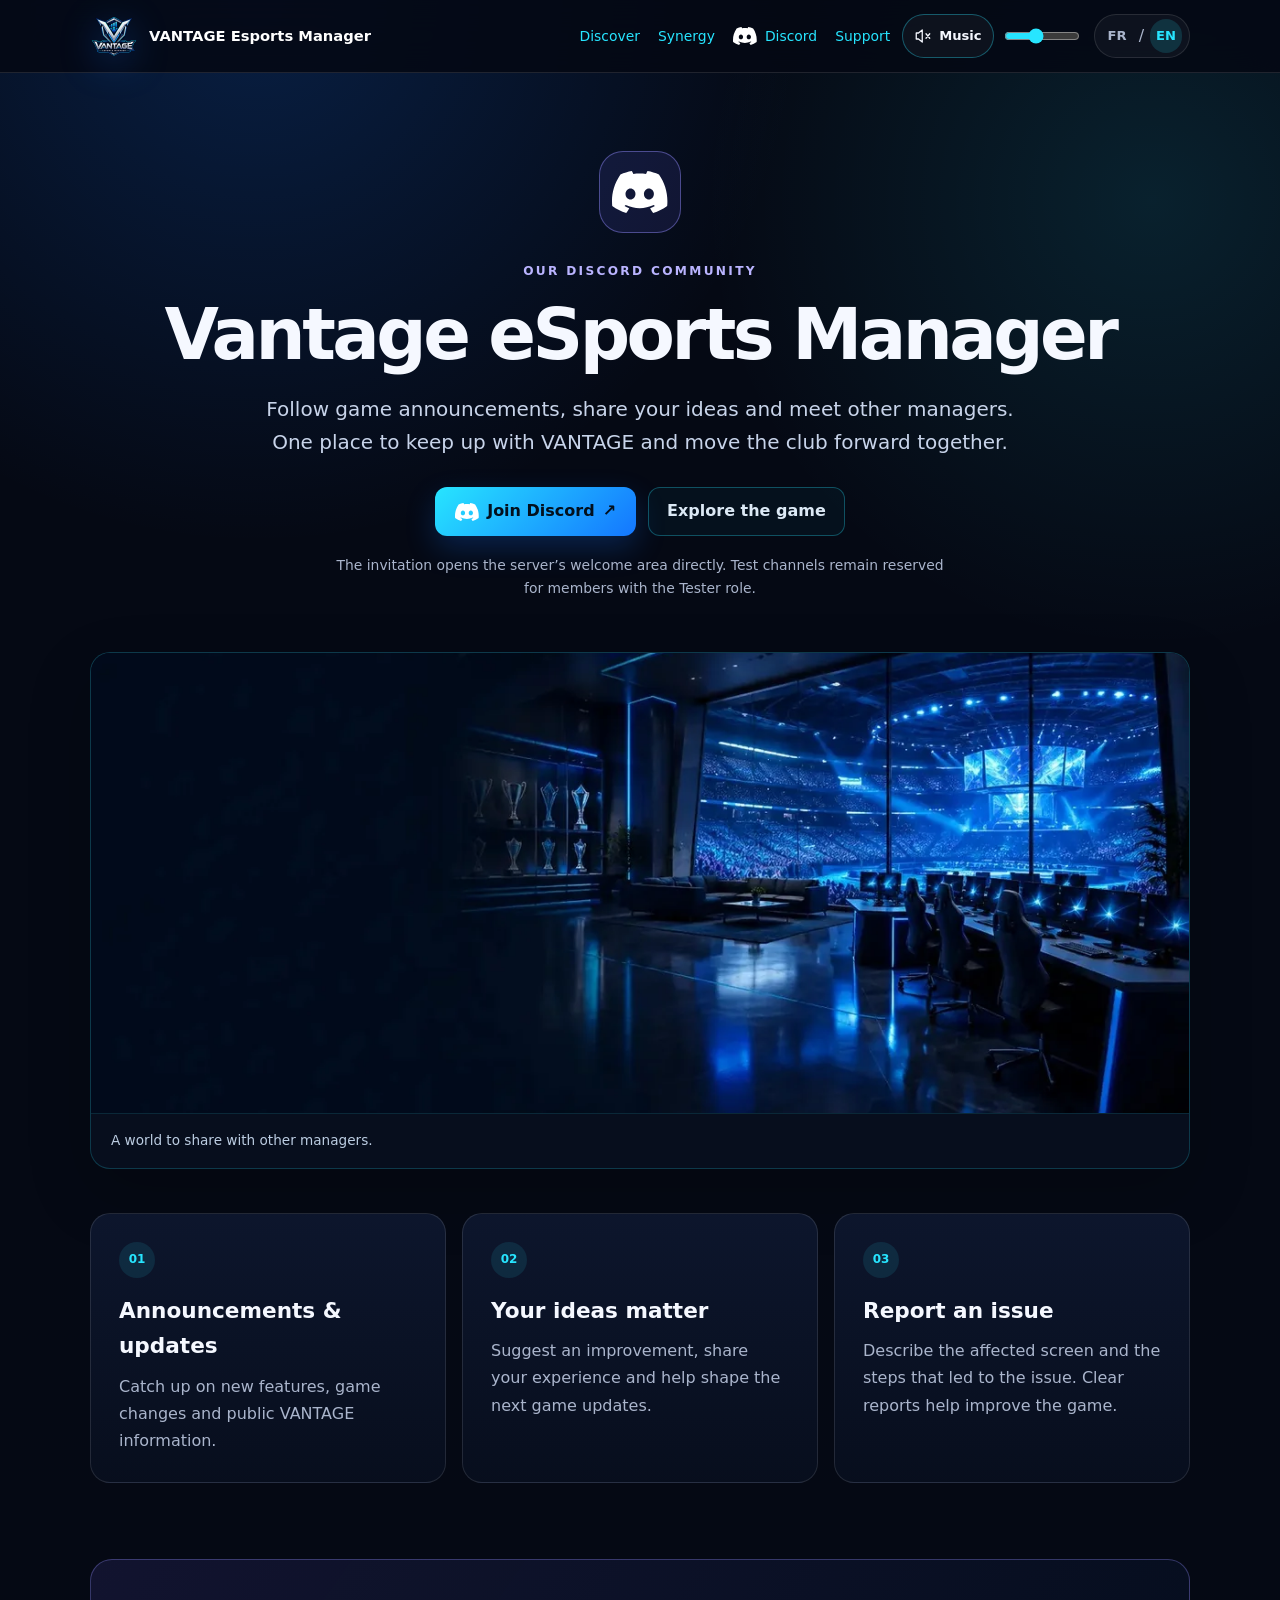
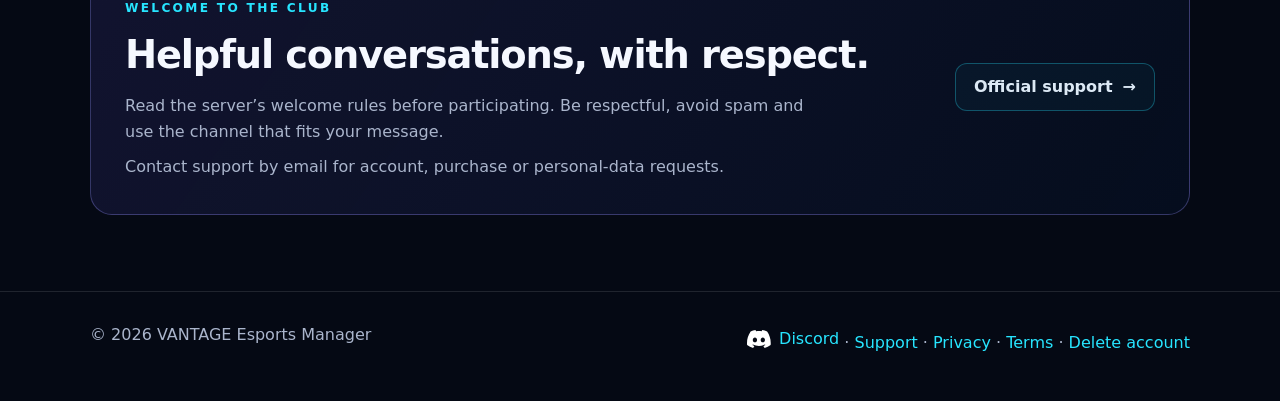
==== commit ea0ff83e: "Replace email invitation with Join Discord" ====
--- a/community/index.html
+++ b/community/index.html
@@ -10,7 +10,7 @@
 <meta property="og:type" content="website"><meta property="og:url" content="https://vantageesportsmanager.xyz/community/">
 <meta property="og:image" content="https://vantageesportsmanager.xyz/assets/vantage-logo-hero.png">
 <meta name="theme-color" content="#050914"><link rel="icon" href="/assets/vantage-logo.webp" type="image/webp">
-<link rel="stylesheet" href="/assets/style.css?v=200-20261003-discord"><script defer src="/assets/lang.js?v=200-20261003-discord"></script>
+<link rel="stylesheet" href="/assets/style.css?v=202-20261003-invite"><script defer src="/assets/lang.js?v=202-20261003-invite"></script>
 </head>
 <body>
 <a class="skip-link" href="#main-content"><span class="fr">Aller au contenu</span><span class="en">Skip to content</span></a>
@@ -33,8 +33,8 @@
 <h1>Vantage eSports Manager</h1>
 <p class="lead fr">Retrouve les annonces du jeu, partage tes idées et échange avec d’autres managers. Un même endroit pour suivre VANTAGE et faire avancer le club ensemble.</p>
 <p class="lead en">Follow game announcements, share your ideas and meet other managers. One place to keep up with VANTAGE and move the club forward together.</p>
-<div class="support-actions"><a class="discord-link primary-btn" data-discord-invite href="mailto:support@vantageesportsmanager.xyz?subject=Invitation%20Discord%20VANTAGE"><img class="discord-logo" src="/assets/discord-symbol-white.svg" width="24" height="18" alt="" aria-hidden="true"><span class="fr">Obtenir l’invitation</span><span class="en">Get an invitation</span><span aria-hidden="true">↗</span></a><a class="secondary-btn" href="/discover/"><span class="fr">Découvrir le jeu</span><span class="en">Explore the game</span></a></div>
-<p class="invite-note" data-discord-pending><span class="fr">Contacte le support officiel pour obtenir l’invitation permanente.</span><span class="en">Contact official support for a permanent invitation.</span></p>
+<div class="support-actions"><a class="discord-link primary-btn" data-discord-invite href="https://discord.gg/2f2zk9ryU" target="_blank" rel="noopener noreferrer"><img class="discord-logo" src="/assets/discord-symbol-white.svg" width="24" height="18" alt="" aria-hidden="true"><span class="fr">Rejoindre Discord</span><span class="en">Join Discord</span><span aria-hidden="true">↗</span></a><a class="secondary-btn" href="/discover/"><span class="fr">Découvrir le jeu</span><span class="en">Explore the game</span></a></div>
+<p class="invite-note"><span class="fr">L’invitation mène directement à l’accueil du serveur. Les salons de test restent réservés aux membres ayant le rôle Testeur.</span><span class="en">The invitation opens the server’s welcome area directly. Test channels remain reserved for members with the Tester role.</span></p>
 </section>
 <section class="wrap community-showcase"><figure class="app-visual community-visual"><img class="" src="/assets/app/club.webp" width="1200" height="671" alt="La salle du club VANTAGE" data-alt-fr="La salle du club VANTAGE" data-alt-en="The VANTAGE club room" loading="lazy" decoding="async"><figcaption><span class="fr">Un univers à partager entre managers.</span><span class="en">A world to share with other managers.</span></figcaption></figure></section>
 <section class="wrap support-grid community-topics">
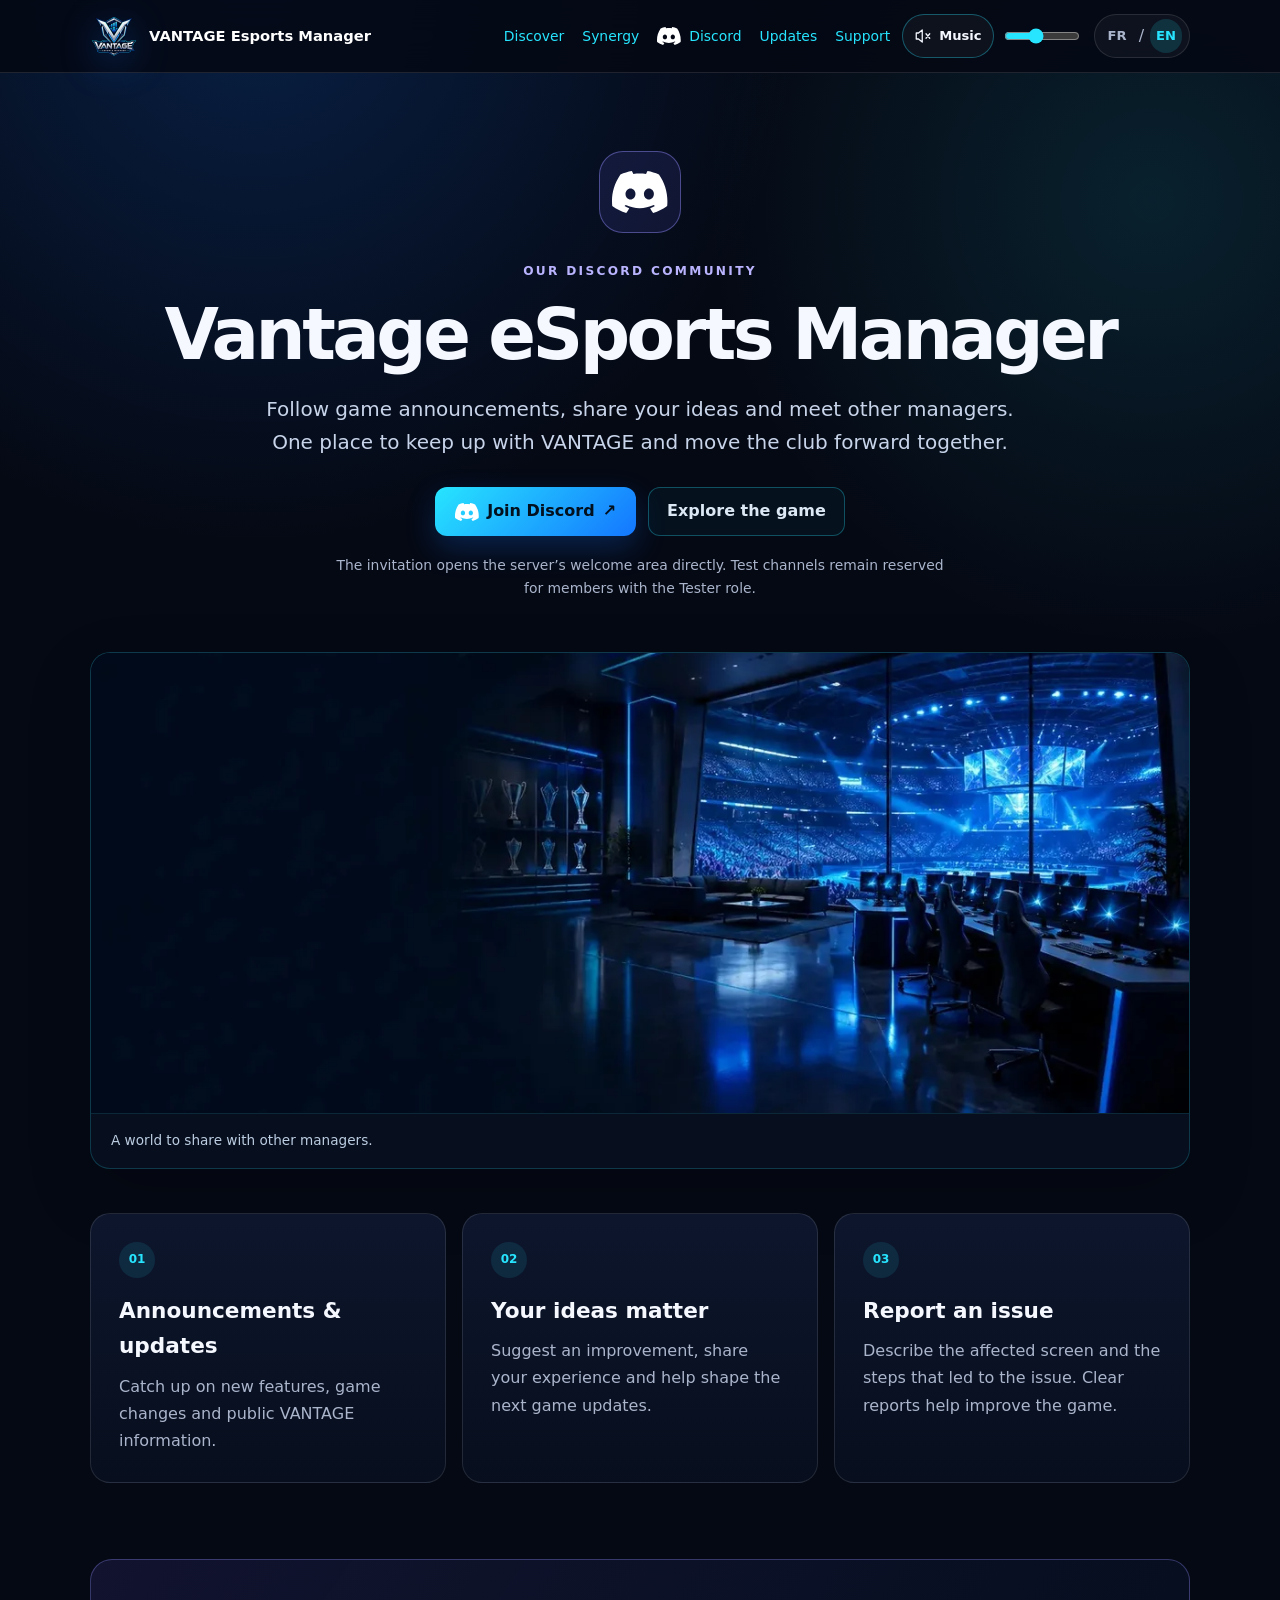
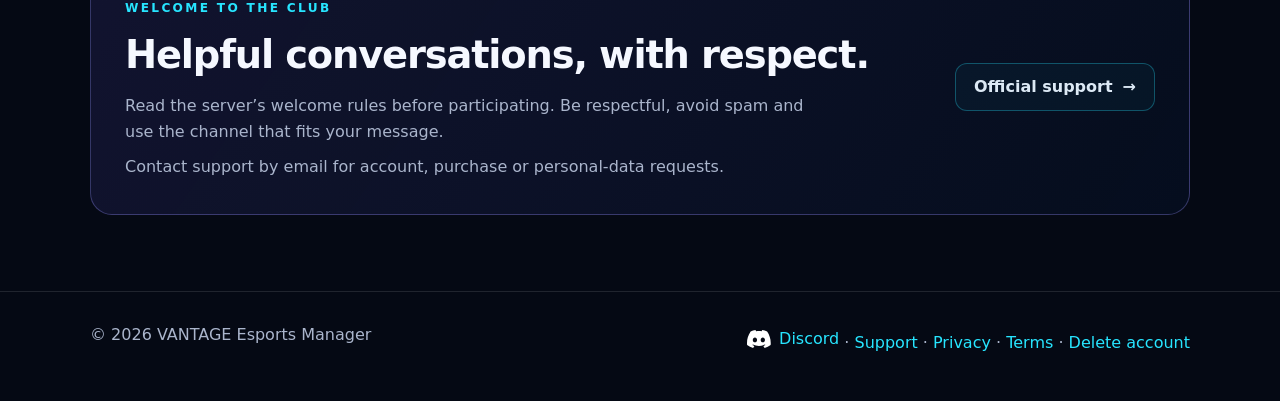
==== commit f8c13eda: "Publish 2.1.1 patch notes for runtime 2.1.0 and clarify pending OTA" ====
--- a/community/index.html
+++ b/community/index.html
@@ -10,7 +10,7 @@
 <meta property="og:type" content="website"><meta property="og:url" content="https://vantageesportsmanager.xyz/community/">
 <meta property="og:image" content="https://vantageesportsmanager.xyz/assets/vantage-logo-hero.png">
 <meta name="theme-color" content="#050914"><link rel="icon" href="/assets/vantage-logo.webp" type="image/webp">
-<link rel="stylesheet" href="/assets/style.css?v=202-20261003-invite"><script defer src="/assets/lang.js?v=202-20261003-invite"></script>
+<link rel="stylesheet" href="/assets/style.css?v=211-20261003-academy"><script defer src="/assets/lang.js?v=211-20261003-academy"></script>
 </head>
 <body>
 <a class="skip-link" href="#main-content"><span class="fr">Aller au contenu</span><span class="en">Skip to content</span></a>
@@ -22,6 +22,7 @@
 <a href="/discover/"><span class="fr">Découvrir</span><span class="en">Discover</span></a>
 <a href="/synergy/"><span class="fr">Synergie</span><span class="en">Synergy</span></a>
 <a href="/community/" class="discord-link"><img class="discord-logo" src="/assets/discord-symbol-white.svg" width="24" height="18" alt="" aria-hidden="true">Discord</a>
+<a href="/updates/"><span class="fr">Mises à jour</span><span class="en">Updates</span></a>
 <a href="/support/">Support</a>
 </nav>
 <div class="lang-switch" role="group" aria-label="Langue" data-label-fr="Langue" data-label-en="Language"><button type="button" data-lang="fr" aria-label="Français">FR</button><span aria-hidden="true">/</span><button type="button" data-lang="en" aria-label="English">EN</button></div>
--- a/assets/style.css
+++ b/assets/style.css
@@ -219,3 +219,6 @@
 @media(max-width:1000px){.home-hero{gap:28px}.update-grid{grid-template-columns:repeat(3,minmax(0,1fr))}.update-grid article{padding:20px}.feature-art{width:calc(100% + 40px);margin:-20px -20px 20px}}
 @media(max-width:760px){.home-hero{grid-template-columns:1fr;gap:28px}.update-grid{grid-template-columns:1fr}.feature-art{max-height:230px;object-fit:cover}.home-hero-art{max-width:600px;width:100%;margin:0 auto}.app-hero-visual{border-radius:20px}.app-visual{border-radius:18px}.app-hero-visual figcaption{padding:25px 18px 15px}.community-showcase{padding-bottom:32px}}
 @media(max-width:620px){.home-hero{gap:26px}.discord-logo{width:22px;height:16.5px;flex-basis:22px}.duo-visual{min-height:260px}}
+
+/* Patch notes keep long lists readable in both languages. */
+.release-notes{max-width:950px}.release-notes .app-visual{margin:28px 0}.release-notes .app-visual img{display:block;width:100%;height:auto}.release-notes h2{margin-top:38px}.release-list{padding-left:22px;color:#d0d9eb}.release-list li{margin:0 0 14px;padding-left:5px}.release-notes .support-actions{margin-top:32px}
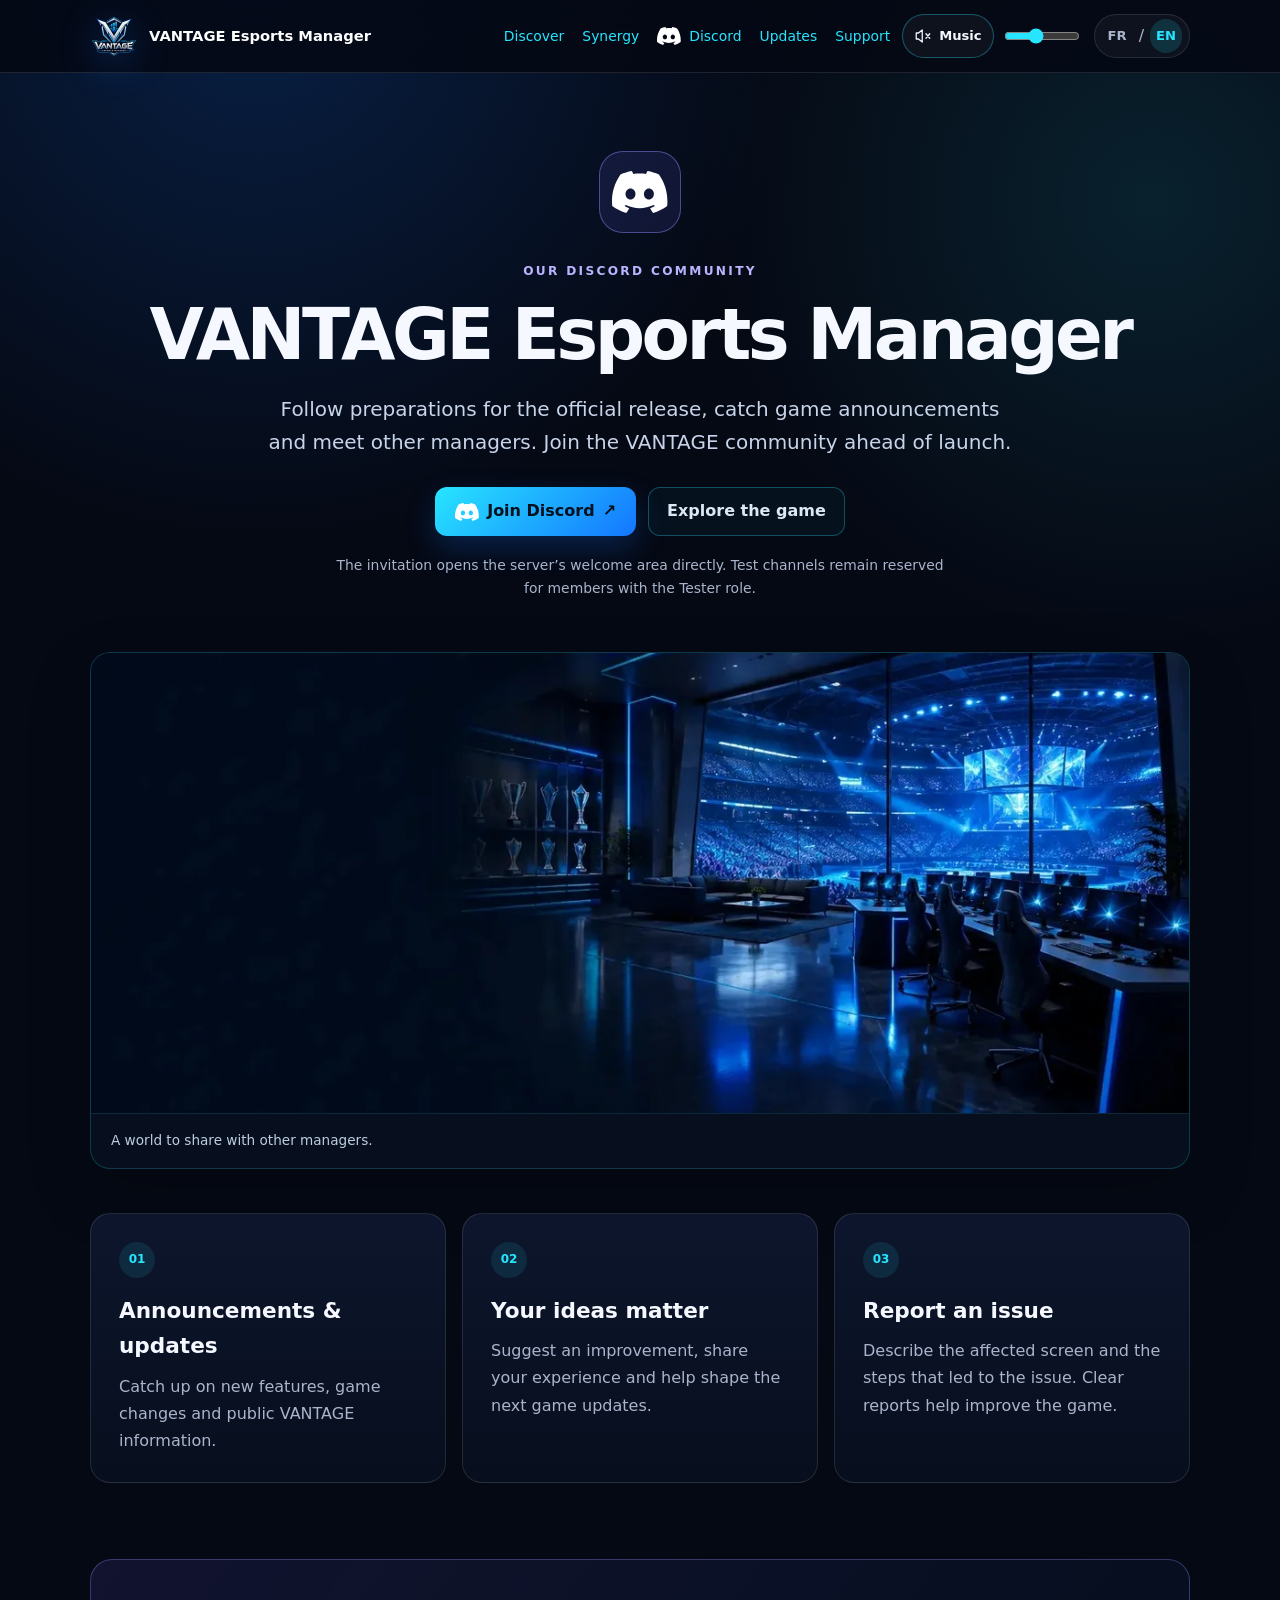
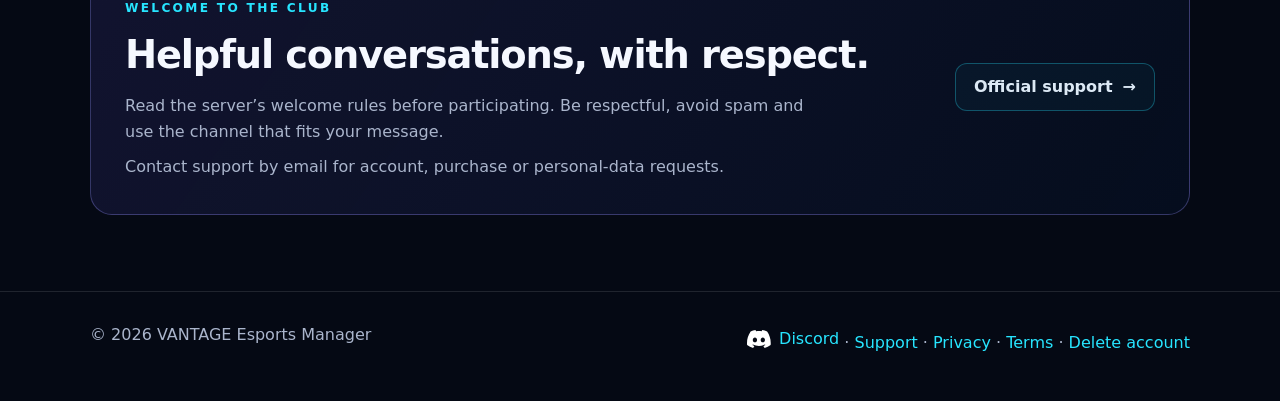
==== commit 6c177d8f: "Prepare the public VANTAGE Android launch presentation Refresh the bilingual home page with game mod" ====
--- a/community/index.html
+++ b/community/index.html
@@ -10,7 +10,7 @@
 <meta property="og:type" content="website"><meta property="og:url" content="https://vantageesportsmanager.xyz/community/">
 <meta property="og:image" content="https://vantageesportsmanager.xyz/assets/vantage-logo-hero.png">
 <meta name="theme-color" content="#050914"><link rel="icon" href="/assets/vantage-logo.webp" type="image/webp">
-<link rel="stylesheet" href="/assets/style.css?v=211-20261003-academy"><script defer src="/assets/lang.js?v=211-20261003-academy"></script>
+<link rel="stylesheet" href="/assets/style.css?v=launch-20261007"><script defer src="/assets/lang.js?v=211-20261003-academy"></script>
 </head>
 <body>
 <a class="skip-link" href="#main-content"><span class="fr">Aller au contenu</span><span class="en">Skip to content</span></a>
@@ -31,9 +31,9 @@
 <section class="wrap support-hero community-hero">
 <div class="community-emblem" aria-hidden="true"><img src="/assets/discord-symbol-white.svg" width="56" height="42" alt="" aria-hidden="true"></div>
 <span class="eyebrow"><span class="fr">LA COMMUNAUTÉ SUR DISCORD</span><span class="en">OUR DISCORD COMMUNITY</span></span>
-<h1>Vantage eSports Manager</h1>
-<p class="lead fr">Retrouve les annonces du jeu, partage tes idées et échange avec d’autres managers. Un même endroit pour suivre VANTAGE et faire avancer le club ensemble.</p>
-<p class="lead en">Follow game announcements, share your ideas and meet other managers. One place to keep up with VANTAGE and move the club forward together.</p>
+<h1>VANTAGE Esports Manager</h1>
+<p class="lead fr">Suis la préparation de la sortie officielle, retrouve les annonces du jeu et échange avec d’autres managers. Rejoins la communauté VANTAGE avant le lancement.</p>
+<p class="lead en">Follow preparations for the official release, catch game announcements and meet other managers. Join the VANTAGE community ahead of launch.</p>
 <div class="support-actions"><a class="discord-link primary-btn" data-discord-invite href="https://discord.gg/2f2zk9ryU" target="_blank" rel="noopener noreferrer"><img class="discord-logo" src="/assets/discord-symbol-white.svg" width="24" height="18" alt="" aria-hidden="true"><span class="fr">Rejoindre Discord</span><span class="en">Join Discord</span><span aria-hidden="true">↗</span></a><a class="secondary-btn" href="/discover/"><span class="fr">Découvrir le jeu</span><span class="en">Explore the game</span></a></div>
 <p class="invite-note"><span class="fr">L’invitation mène directement à l’accueil du serveur. Les salons de test restent réservés aux membres ayant le rôle Testeur.</span><span class="en">The invitation opens the server’s welcome area directly. Test channels remain reserved for members with the Tester role.</span></p>
 </section>
--- a/assets/style.css
+++ b/assets/style.css
@@ -222,3 +222,77 @@
 
 /* Patch notes keep long lists readable in both languages. */
 .release-notes{max-width:950px}.release-notes .app-visual{margin:28px 0}.release-notes .app-visual img{display:block;width:100%;height:auto}.release-notes h2{margin-top:38px}.release-list{padding-left:22px;color:#d0d9eb}.release-list li{margin:0 0 14px;padding-left:5px}.release-notes .support-actions{margin-top:32px}
+
+/* VANTAGE 3.0 launch: full artwork, readable tiers and Black benefits. */
+.launch-poster img{aspect-ratio:1672/941;object-fit:contain}.launch-section .launch-poster{margin-bottom:28px}.launch-grid{margin-top:28px}.black-banner{display:flex;gap:28px;align-items:center;justify-content:space-between;margin-top:28px;padding:30px;border:1px solid rgba(225,190,108,.35);border-radius:20px;background:linear-gradient(120deg,rgba(225,190,108,.09),rgba(6,12,24,.96))}.black-banner .kicker,.black-notes .kicker{color:#e1be6c}.black-banner h3{margin:10px 0}.black-banner p{margin:0;max-width:720px}.black-banner .secondary-btn{flex-shrink:0}.black-notes{padding:10px 24px 14px;border-left:3px solid #e1be6c;background:rgba(225,190,108,.04);border-radius:0 16px 16px 0}.release-jump{display:flex;flex-wrap:wrap;gap:10px;margin:28px 0}.release-jump a{padding:9px 14px;border:1px solid rgba(39,229,255,.25);border-radius:999px;color:#bceef7;font-weight:700}.credit-table-wrap{overflow-x:auto;border:1px solid rgba(39,229,255,.2);border-radius:16px;margin:24px 0}.credit-table{width:100%;border-collapse:collapse;font-size:.95rem}.credit-table caption{text-align:left;padding:14px 18px;color:#b8cce0;font-size:.85rem}.credit-table th,.credit-table td{padding:15px 18px;text-align:left;border-top:1px solid rgba(39,229,255,.12);white-space:nowrap}.credit-table thead{background:rgba(39,229,255,.08)}.credit-table tbody th{font-weight:700}.credit-table td:last-child{color:#e1be6c;font-weight:700}.release-notes section{scroll-margin-top:105px}.launch-section .section-heading{max-width:860px}
+@media(max-width:760px){.black-banner{display:block;padding:24px}.black-banner .secondary-btn{margin-top:22px}.credit-table th,.credit-table td{padding:12px}.black-notes{padding:10px 18px 14px}}
+
+
+/* Public game presentation: preserve artwork, readable system cards and premium rank. */
+.public-hero{grid-template-columns:1fr;padding-top:62px;gap:36px}.public-hero .home-hero-copy{max-width:920px}.public-hero h1{font-size:clamp(2.6rem,5.8vw,5.1rem);max-width:900px}.public-hero h1 span{color:var(--cyan)}.public-hero p{max-width:790px}.public-hero .home-hero-art{width:100%}.public-hero .launch-poster{width:100%;margin:0}.public-systems{padding-top:42px}.public-systems-grid{grid-template-columns:repeat(2,minmax(0,1fr))}.public-systems-grid article{padding:28px}.public-systems-grid h3{font-size:1.3rem}.public-systems-grid p{line-height:1.75}.public-world{display:grid;grid-template-columns:220px minmax(0,1fr);align-items:center;gap:38px;margin-top:20px;margin-bottom:74px;padding:34px;border:1px solid rgba(225,190,108,.38);border-radius:24px;background:radial-gradient(ellipse at 15% 50%,rgba(21,125,255,.13),transparent 60%),rgba(8,15,30,.9)}.public-world img{display:block;width:100%;height:auto;object-fit:contain}.public-world .kicker{color:#e1be6c}.public-world h2{font-size:clamp(1.8rem,3vw,2.8rem);line-height:1.15;margin:12px 0 16px}.public-world p{color:var(--muted);line-height:1.75;margin:0}.public-announcement{padding-top:62px;padding-bottom:20px}.public-announcement h1{font-size:clamp(2.4rem,5vw,4.3rem);line-height:1.08;letter-spacing:-.035em;max-width:900px;margin:16px 0 22px}.public-announcement>p{max-width:760px;font-size:1.08rem;line-height:1.75;color:var(--muted)}.public-announcement .launch-poster{margin-top:30px}.public-actions{margin-top:28px}.discover-hero+.launch-poster{width:min(var(--max),calc(100% - 44px));margin:0 auto 36px}.launch-poster img{display:block;width:100%;height:auto;object-fit:contain}
+@media(max-width:760px){.public-hero{padding-top:38px;gap:26px}.public-systems-grid{grid-template-columns:1fr}.public-systems-grid article{padding:23px}.public-world{grid-template-columns:1fr;text-align:center;gap:18px;padding:25px;margin-bottom:48px}.public-world img{width:170px;margin:0 auto}.public-announcement{padding-top:38px}.public-announcement h1{font-size:clamp(2.2rem,9.5vw,3.4rem)}.discover-hero+.launch-poster{width:calc(100% - 36px)}}
+
+/* Public launch presentation. Availability stays forthcoming until confirmed. */
+.visually-hidden{position:absolute;width:1px;height:1px;padding:0;margin:-1px;overflow:hidden;clip-path:inset(50%);white-space:nowrap;border:0}
+.official-hero{grid-template-columns:minmax(0,1fr) minmax(0,1fr);gap:42px;padding-top:64px;padding-bottom:42px}
+.official-hero h1{font-size:clamp(2.6rem,4.1vw,3.7rem);line-height:1.09;letter-spacing:-.04em;margin:19px 0 22px}
+.official-hero h1 em{font-style:normal;color:var(--cyan)}
+.official-hero p{font-size:1.03rem;line-height:1.8;color:#bccbdd}
+.official-hero .hero-actions,.official-launch .hero-actions{gap:12px}
+.official-hero .primary-btn,.official-launch .primary-btn{gap:10px}
+.launch-status{margin-top:23px;border-color:rgba(225,190,108,.3);background:rgba(225,190,108,.055);border-radius:10px;font-size:.68rem;justify-content:flex-start}
+.launch-status strong{color:#e1be6c;letter-spacing:.045em}
+.launch-status .release-dot{background:#e1be6c;box-shadow:0 0 12px rgba(225,190,108,.5)}
+.launch-tags{display:flex;flex-wrap:wrap;gap:8px 16px;list-style:none;padding:0;margin:22px 0 0;color:#91a9c5;font-size:.75rem}
+.launch-tags li{display:flex;align-items:center;gap:7px}
+.launch-tags li::before{content:"";width:4px;height:4px;border-radius:50%;background:var(--cyan)}
+.official-art{min-width:0;padding:10px;border:1px solid rgba(39,229,255,.23);border-radius:22px;background:linear-gradient(145deg,rgba(39,229,255,.055),rgba(8,15,30,.95));box-shadow:0 26px 70px rgba(0,0,0,.28)}
+.official-art .launch-poster{margin:0;width:100%;border:0;border-radius:14px;overflow:hidden}
+.official-art .launch-poster img{display:block;width:100%;height:auto;object-fit:contain}
+.art-caption{display:flex;align-items:center;justify-content:space-between;gap:18px;padding:15px 8px 6px;font-size:.76rem;color:#a8bbd0}
+.art-mark{color:#e1be6c;font-weight:800;white-space:nowrap;font-size:.69rem;letter-spacing:.08em}
+.launch-pillars{display:grid;grid-template-columns:repeat(3,minmax(0,1fr));gap:18px;padding-bottom:58px}
+.launch-pillars article{padding:25px 26px;border:1px solid var(--line);border-radius:16px;background:rgba(10,19,36,.7)}
+.launch-pillars h3{font-size:1.2rem;line-height:1.3;margin:13px 0 11px}
+.launch-pillars p{color:var(--muted);font-size:.94rem;line-height:1.7;margin:0}
+.official-modes{padding-top:22px;padding-bottom:70px}
+.official-modes h2,.launch-collection h2,.official-launch h2,.official-release-note h2{font-size:clamp(1.9rem,3.5vw,2.9rem);line-height:1.14;letter-spacing:-.025em;margin:12px 0 18px}
+.launch-mode-grid{display:grid;grid-template-columns:repeat(2,minmax(0,1fr));gap:22px;margin-top:30px}
+.launch-mode{overflow:hidden;border:1px solid var(--line);border-radius:19px;background:rgba(8,16,31,.9)}
+.launch-mode>img{display:block;width:100%;height:auto;aspect-ratio:1200/671;object-fit:cover}
+.launch-mode>div{padding:24px 27px 27px}
+.launch-mode h3{margin:12px 0 10px;font-size:1.4rem;line-height:1.25}
+.launch-mode p{margin:0;color:var(--muted);line-height:1.75}
+.launch-collection{padding:35px 0 70px;border-top:1px solid var(--line)}
+.collection-heading{display:flex;align-items:center;justify-content:space-between;gap:32px}
+.collection-heading .section-heading{max-width:660px}
+.collection-heading>a{flex-shrink:0;gap:12px}
+.launch-collection .kicker{color:#e1be6c}
+.collection-grid{display:grid;grid-template-columns:repeat(4,minmax(0,1fr));gap:17px;margin-top:29px}
+.collection-card{margin:0;border:1px solid rgba(225,190,108,.23);border-radius:18px;background:radial-gradient(circle at 50% 35%,rgba(33,91,149,.22),transparent 70%),#091324;overflow:hidden}
+.collection-art{display:grid;place-items:center;padding:20px;aspect-ratio:1}
+.collection-art img{display:block;width:100%;height:auto;max-height:100%;object-fit:contain;filter:drop-shadow(0 10px 14px rgba(0,0,0,.32))}
+.collection-card:first-child img{border-radius:13px}
+.collection-card figcaption{padding:0 22px 23px}
+.collection-type{font-size:.65rem;font-weight:800;letter-spacing:.13em;color:#e1be6c}
+.collection-card h3{font-size:1.06rem;line-height:1.3;margin:7px 0 0}
+.collection-note{font-size:.84rem;color:#91a5bf;margin:18px 0 0}
+.official-launch{display:grid;grid-template-columns:minmax(0,1.1fr) minmax(0,.9fr);gap:45px;padding:42px;margin-bottom:72px;border:1px solid rgba(39,229,255,.25);border-radius:23px;background:radial-gradient(ellipse at 10% 0,rgba(20,118,255,.13),transparent 70%),#0a1527;scroll-margin-top:105px}
+.official-launch-copy>p{color:#b1c4d9;line-height:1.8}
+.official-launch .kicker{color:var(--cyan)}
+.launch-questions{min-width:0;align-self:center}
+.launch-questions details{padding:18px 0;border-bottom:1px solid rgba(39,229,255,.16)}
+.launch-questions details:first-child{border-top:1px solid rgba(39,229,255,.16)}
+.launch-questions summary{cursor:pointer;font-weight:700;line-height:1.5;font-size:.93rem}
+.launch-questions summary::marker{color:var(--cyan)}
+.launch-questions p{font-size:.9rem;color:#a6bad1;margin:12px 0 2px;line-height:1.75}
+.official-release-note{margin-top:48px;margin-bottom:20px;padding:38px;border:1px solid rgba(225,190,108,.3);border-radius:22px;background:linear-gradient(140deg,rgba(225,190,108,.055),rgba(8,17,33,.95));scroll-margin-top:105px}
+.official-release-note>p{max-width:850px;color:#b8c9db}
+.official-release-note .kicker{color:#e1be6c}
+.launch-note-grid{display:grid;grid-template-columns:repeat(3,minmax(0,1fr));gap:24px;margin:28px 0}
+.launch-note-grid h3{font-size:1.08rem;margin:0 0 12px;line-height:1.4}
+.launch-note-grid p{font-size:.94rem;color:var(--muted);line-height:1.75;margin:0}
+.official-release-note .hero-actions{justify-content:flex-start}
+@media(max-width:1050px){.official-hero{gap:27px}.official-hero h1{font-size:2.8rem}.official-hero .hero-actions{flex-direction:column;align-items:flex-start}.collection-heading{align-items:flex-start;flex-direction:column;gap:12px}.official-launch{gap:28px;padding:32px}.official-launch .hero-actions{flex-direction:column;align-items:flex-start}}
+@media(max-width:760px){.official-hero{grid-template-columns:minmax(0,1fr);padding-top:37px;padding-bottom:28px;gap:27px}.official-hero h1{font-size:clamp(2.5rem,9vw,3.5rem)}.official-hero .hero-actions{flex-direction:row;align-items:center}.launch-pillars{grid-template-columns:minmax(0,1fr);gap:12px;padding-bottom:37px}.launch-pillars article{padding:22px}.official-modes{padding-bottom:45px}.launch-mode-grid{grid-template-columns:minmax(0,1fr);gap:18px}.launch-mode>div{padding:22px}.collection-grid{grid-template-columns:repeat(2,minmax(0,1fr));gap:12px}.collection-art{padding:15px}.collection-card figcaption{padding:0 15px 18px}.collection-card h3{font-size:.99rem}.launch-collection{padding-bottom:44px}.official-launch{grid-template-columns:minmax(0,1fr);padding:27px 23px;gap:24px;margin-bottom:42px}.official-launch h2{font-size:2rem}.official-launch .hero-actions{flex-direction:row;align-items:center}.official-release-note{margin-top:30px;padding:25px}.launch-note-grid{grid-template-columns:minmax(0,1fr);gap:22px}.art-caption{padding-top:12px;font-size:.72rem}.official-launch,.official-release-note{scroll-margin-top:90px}}
+@media(prefers-reduced-motion:reduce){html{scroll-behavior:auto}}
